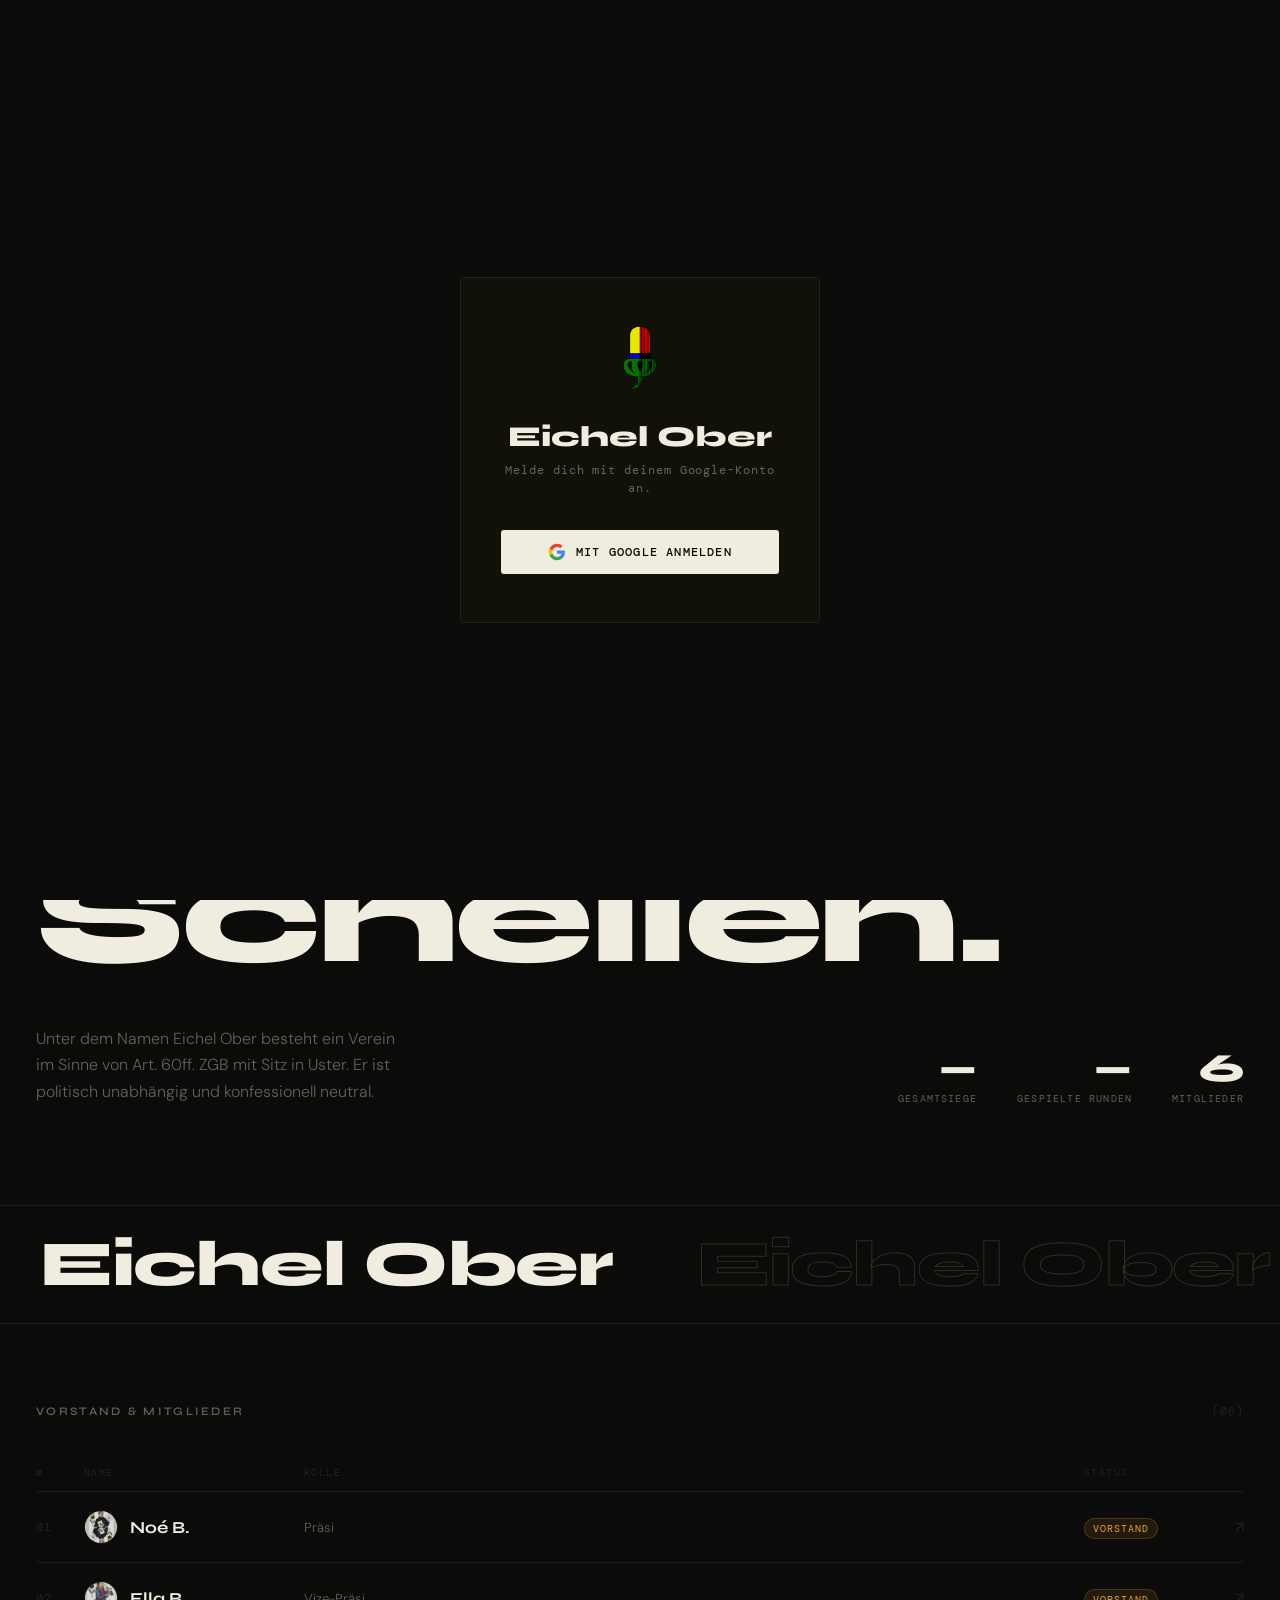
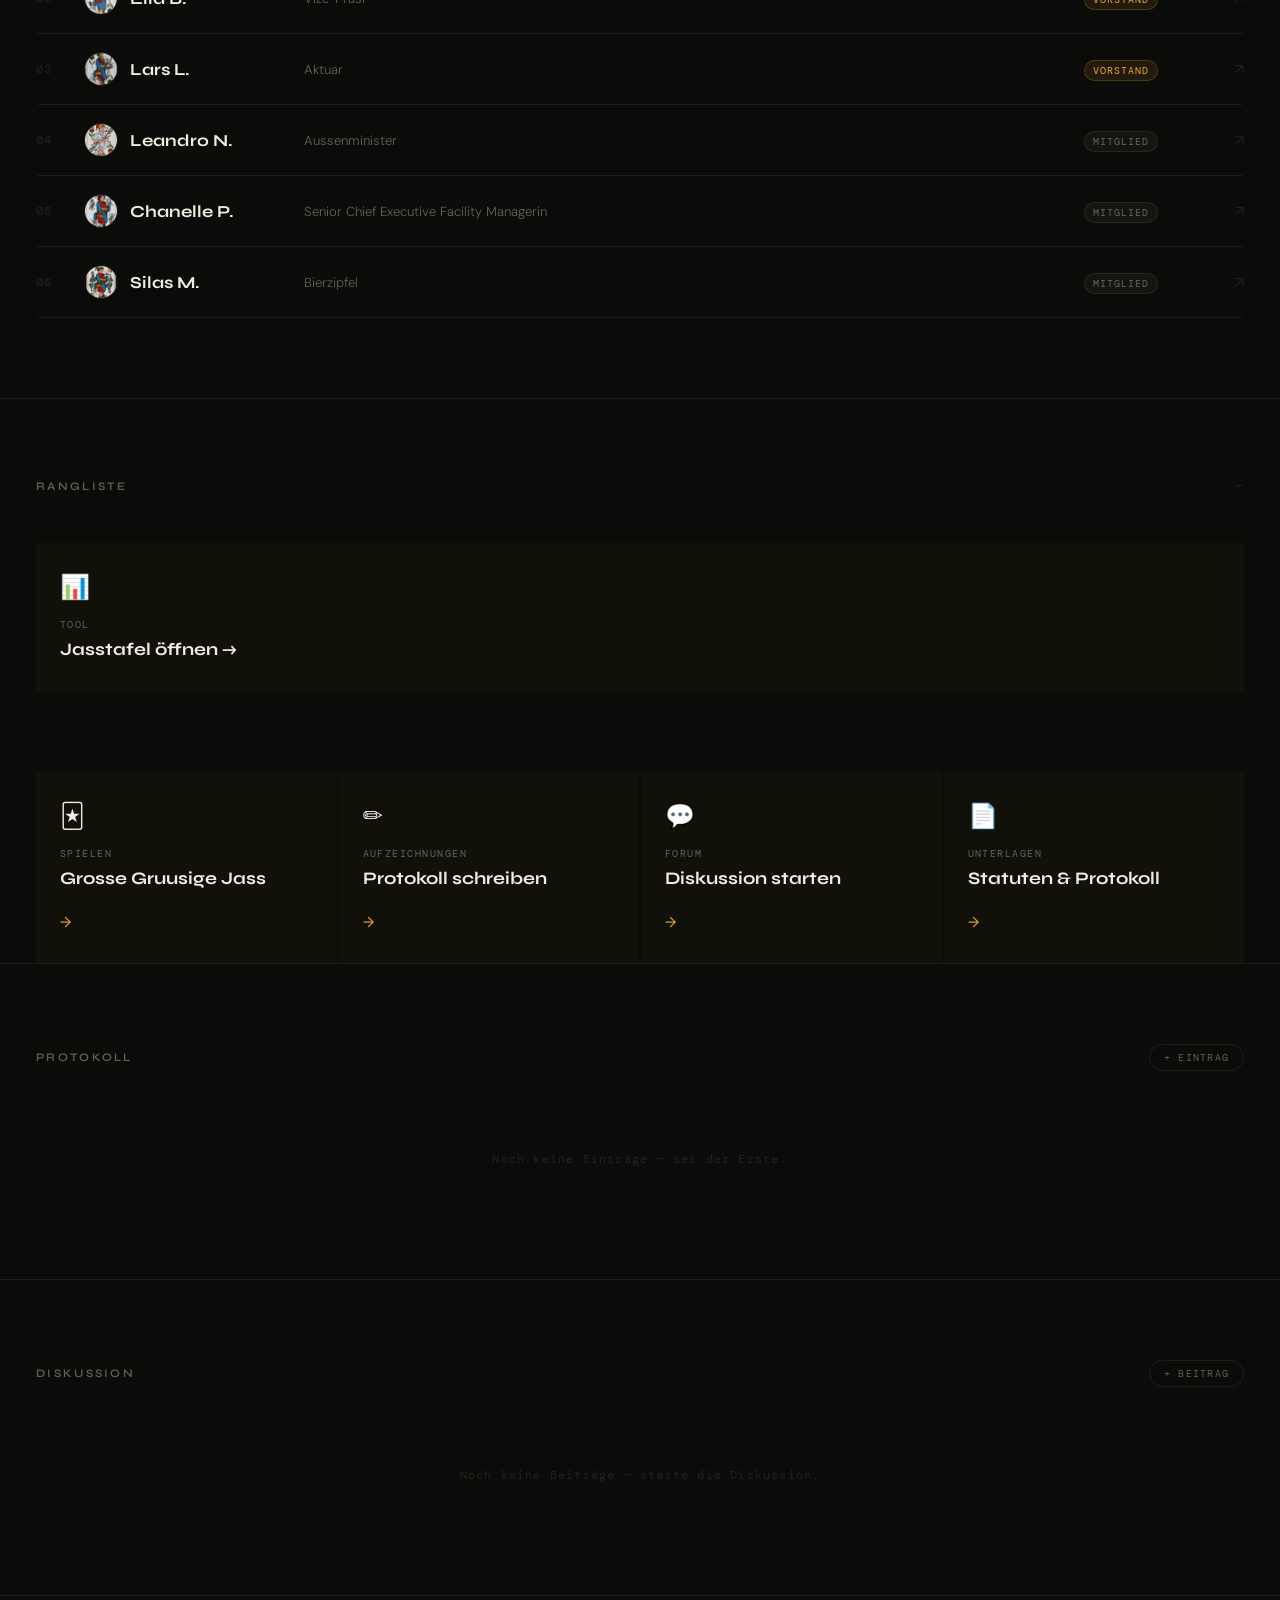
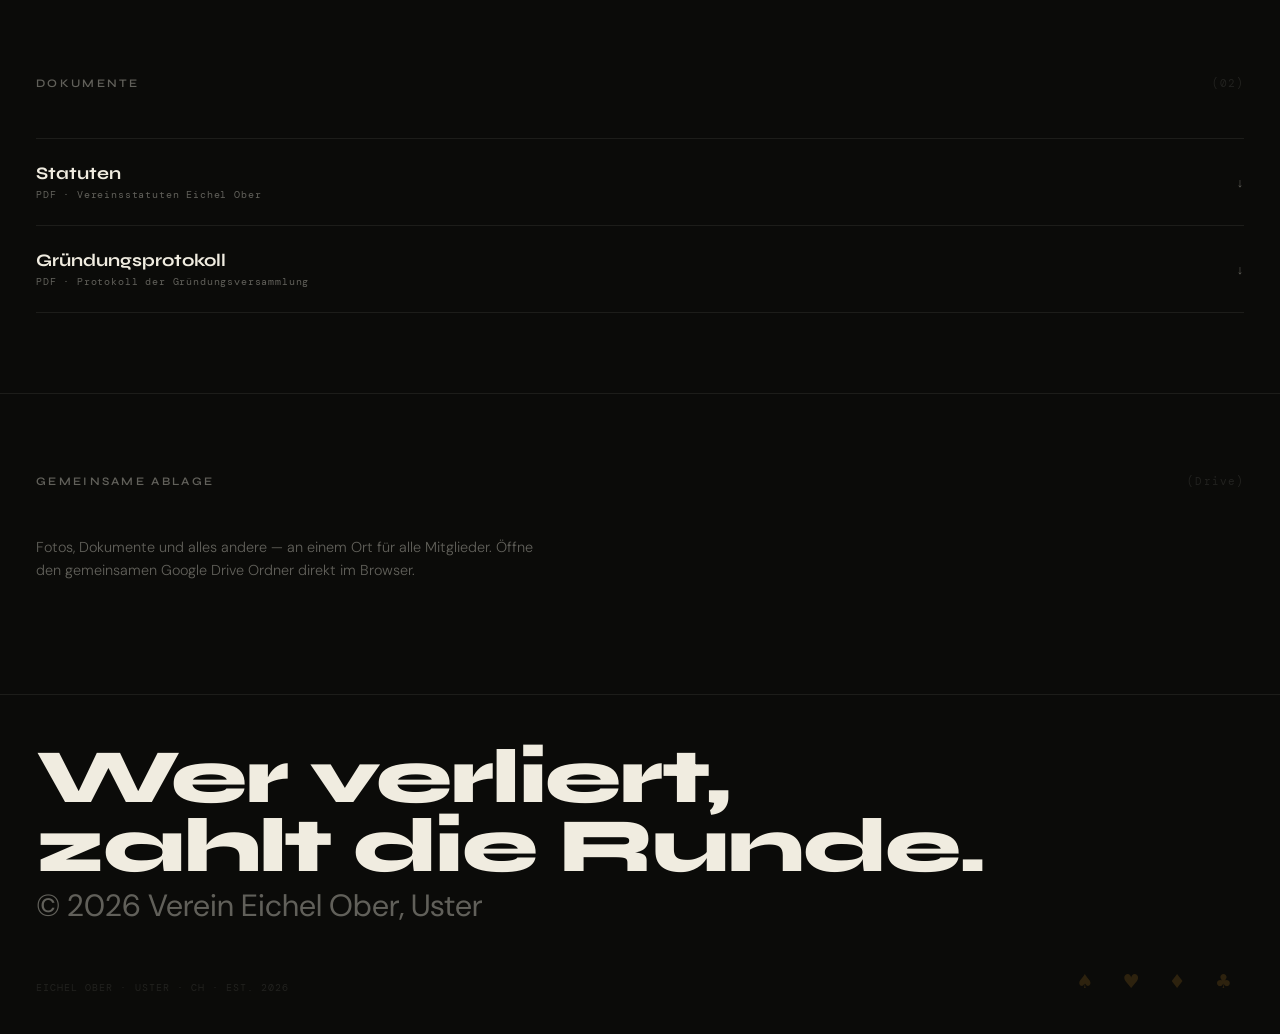
==== index.html @ a64b061e "Update index.html" ====
<!DOCTYPE html>
<html lang="de">
<head>
  <meta charset="UTF-8">
  <meta name="viewport" content="width=device-width, initial-scale=1.0">
  <title>Eichel Ober – Verein mit Sitz in Uster</title>
  <link rel="icon" type="image/png" href="Bay_eichel.svg.png">  <!-- or .ico -->
  <link rel="preconnect" href="https://fonts.googleapis.com">
  <link rel="preconnect" href="https://fonts.gstatic.com" crossorigin>
  <link href="https://fonts.googleapis.com/css2?family=Syne:wght@400;500;600;700;800&family=DM+Sans:ital,wght@0,300;0,400;0,500;1,300&family=DM+Mono:wght@400;500&display=swap" rel="stylesheet">
  <script src="https://www.gstatic.com/firebasejs/10.12.0/firebase-app-compat.js"></script>
  <script src="https://www.gstatic.com/firebasejs/10.12.0/firebase-auth-compat.js"></script>
  <script src="https://www.gstatic.com/firebasejs/10.12.0/firebase-database-compat.js"></script>
  <style>
    *, *::before, *::after { margin:0; padding:0; box-sizing:border-box; }

    :root {
      --bg:    #0b0b09;
      --bg2:   #111109;
      --bg3:   #161612;
      --ink:   #f0ece0;
      --muted: rgba(240,236,224,0.38);
      --faint: rgba(240,236,224,0.10);
      --gold:  #f0a830;
      --gold2: #c8841a;
      --line:  rgba(240,236,224,0.08);
      --serif: 'Syne', sans-serif;
      --sans:  'DM Sans', system-ui, sans-serif;
      --mono:  'DM Mono', monospace;
    }

    html { scroll-behavior: smooth; }
    body { font-family: var(--sans); background: var(--bg); color: var(--ink); overflow-x: hidden; }
    a { color: inherit; text-decoration: none; }

    /* ── PW OVERLAY ── */
    #pw-overlay {
      position: fixed; inset: 0;
      background: var(--bg);
      display: flex; align-items: center; justify-content: center;
      z-index: 9999;
    }
    #pw-box {
      background: var(--bg2);
      border: 1px solid var(--line);
      border-radius: 4px;
      padding: 48px 40px;
      text-align: center;
      width: 360px;
    }
    #pw-box img { height: 64px; border-radius: 6px; margin-bottom: 24px; opacity: 0.9; }
    #pw-box h2 {
      font-family: var(--serif); font-size: 1.8rem; font-weight: 800;
      color: var(--ink); margin-bottom: 8px;
    }
    #pw-box p {
      font-family: var(--mono); font-size: 0.72rem; color: var(--muted);
      letter-spacing: 0.08em; margin-bottom: 32px; line-height: 1.6;
    }
    #google-signin-btn {
      display: flex; align-items: center; justify-content: center; gap: 10px;
      width: 100%; padding: 13px;
      background: var(--ink); color: #0b0b09;
      border: none; border-radius: 3px;
      font-family: var(--mono); font-size: 0.75rem;
      font-weight: 500; letter-spacing: 0.1em; text-transform: uppercase;
      cursor: pointer; transition: background 0.2s;
    }
    #google-signin-btn:hover { background: var(--gold); }

    /* ── CALL OVERLAY ── */
    #call-overlay {
      position: fixed; inset: 0;
      background: linear-gradient(160deg, #1c1c1e 0%, #2c2c2e 100%);
      display: none; align-items: center; justify-content: center;
      z-index: 9998;
    }
    #call-overlay.visible { display: flex; animation: callFadeIn 0.4s ease; }
    @keyframes callFadeIn { from { opacity:0; transform:scale(1.04); } to { opacity:1; transform:scale(1); } }
    #call-box { text-align: center; padding: 40px 32px 48px; width: 320px; }
    #call-avatar-ring {
      width: 120px; height: 120px; border-radius: 50%;
      margin: 0 auto 24px; position: relative;
    }
    #call-avatar-ring::before, #call-avatar-ring::after {
      content: ''; position: absolute; inset: -10px; border-radius: 50%;
      border: 1.5px solid rgba(255,255,255,0.15);
      animation: ringPulse 2s ease-out infinite;
    }
    #call-avatar-ring::after { inset: -22px; animation-delay: 0.6s; }
    @keyframes ringPulse { 0% { opacity:0.6; transform:scale(1); } 100% { opacity:0; transform:scale(1.12); } }
    #call-avatar {
      width: 120px; height: 120px; border-radius: 50%;
      object-fit: cover; display: block;
      border: 3px solid rgba(255,255,255,0.2);
    }
    #call-name { font-family: var(--serif); font-size: 1.75rem; color: #fff; margin-bottom: 6px; }
    #call-status { font-size: 0.9rem; color: rgba(255,255,255,0.55); margin-bottom: 56px; }
    #call-buttons { display: flex; justify-content: center; gap: 56px; }
    .call-btn-wrap { display: flex; flex-direction: column; align-items: center; gap: 10px; }
    .call-btn {
      width: 68px; height: 68px; border-radius: 50%; border: none; cursor: pointer;
      display: flex; align-items: center; justify-content: center;
      transition: transform 0.15s, filter 0.15s;
    }
    .call-btn:hover { transform: scale(1.08); filter: brightness(1.15); }
    .call-btn.decline { background: #ff3b30; }
    .call-btn.accept  { background: #34c759; }
    .call-label { font-size: 0.78rem; color: rgba(255,255,255,0.7); }
    #call-overlay.accepting { animation: callFadeOut 0.5s ease forwards; }
    @keyframes callFadeOut { to { opacity:0; transform:scale(0.96); } }

    /* ── NAV ── */
    nav {
      position: fixed; top: 0; left: 0; right: 0; z-index: 100;
      display: grid; grid-template-columns: auto 1fr auto;
      align-items: center; padding: 18px 36px;
      border-bottom: 1px solid transparent;
      transition: border-color 0.3s, background 0.3s;
    }
    nav.scrolled {
      background: rgba(11,11,9,0.92);
      backdrop-filter: blur(16px);
      border-bottom-color: var(--line);
    }
    .nav-logo {
      display: flex; align-items: center; gap: 10px;
      font-family: var(--serif); font-weight: 800;
      font-size: 0.95rem; letter-spacing: 0.04em; text-transform: uppercase;
    }
    .nav-logo img { height: 26px; width: 26px; border-radius: 4px; object-fit: cover; opacity: 0.9; }
    .nav-status {
      justify-self: center;
      display: flex; align-items: center; gap: 7px;
      background: rgba(240,168,48,0.08);
      border: 1px solid rgba(240,168,48,0.2);
      border-radius: 100px; padding: 5px 14px 5px 10px;
      font-family: var(--mono); font-size: 0.68rem;
      color: var(--gold); letter-spacing: 0.08em;
    }
    .status-dot {
      width: 6px; height: 6px; border-radius: 50%;
      background: var(--gold); animation: dotPulse 2s ease infinite;
    }
    @keyframes dotPulse { 0%,100% { opacity:1; transform:scale(1); } 50% { opacity:0.4; transform:scale(0.8); } }
    .nav-right { display: flex; align-items: center; gap: 20px; }
    .nav-links { display: flex; gap: 20px; list-style: none; }
    .nav-links a {
      font-family: var(--sans); font-size: 0.8rem; font-weight: 400;
      color: var(--muted); transition: color 0.2s; letter-spacing: 0.02em;
    }
    .nav-links a:hover { color: var(--ink); }
    #clock { font-family: var(--mono); font-size: 0.72rem; color: var(--muted); letter-spacing: 0.05em; }
    #user-name-nav { font-family: var(--mono); font-size: 0.72rem; color: var(--muted); }
    #signout-btn {
      background: none; border: 1px solid var(--line);
      color: var(--muted); font-family: var(--mono); font-size: 0.7rem;
      padding: 5px 12px; border-radius: 4px; cursor: pointer; transition: all 0.2s;
      letter-spacing: 0.05em;
    }
    #signout-btn:hover { border-color: var(--muted); color: var(--ink); }

    /* ── TICKER ── */
    .ticker-wrap {
      overflow: hidden; white-space: nowrap;
      padding: 11px 0; border-bottom: 1px solid var(--line);
      background: var(--bg); margin-top: 62px;
    }
    .ticker-track { display: inline-block; animation: ticker 32s linear infinite; }
    .ticker-track:hover { animation-play-state: paused; }
    @keyframes ticker { from { transform:translateX(0); } to { transform:translateX(-50%); } }
    .ticker-item {
      display: inline-flex; align-items: center; gap: 20px;
      font-family: var(--mono); font-size: 0.7rem;
      color: var(--muted); letter-spacing: 0.12em;
      text-transform: uppercase; padding: 0 32px;
    }
    .ticker-sep { color: var(--gold); font-size: 1rem; }

    /* ── HERO ── */
    .hero {
      padding: 80px 36px 100px; min-height: 80vh;
      display: flex; flex-direction: column; justify-content: flex-end;
    }
    .hero-eyebrow {
      font-family: var(--mono); font-size: 0.72rem; color: var(--muted);
      letter-spacing: 0.15em; text-transform: uppercase;
      margin-bottom: 32px; display: flex; align-items: center; gap: 16px;
    }
    .hero-eyebrow::after { content:''; display:block; height:1px; width:64px; background:var(--muted); opacity:0.4; }
    .hero-headline {
      font-family: var(--serif); font-weight: 800;
      font-size: clamp(4rem, 11vw, 9.5rem);
      line-height: 0.88; letter-spacing: -0.03em;
      color: var(--ink); margin-bottom: 48px; max-width: 900px;
    }
    .hl-gold { color: var(--gold); }
    .hero-meta { display: flex; align-items: flex-end; justify-content: space-between; gap: 40px; }
    .hero-desc {
      font-family: var(--sans); font-size: 1rem; line-height: 1.65;
      color: var(--muted); font-weight: 300; max-width: 380px;
    }
    .hero-stats { display: flex; gap: 40px; flex-shrink: 0; }
    .hero-stat { text-align: right; }
    .hero-stat-num { font-family: var(--serif); font-size: 2.5rem; font-weight: 800; color: var(--ink); line-height: 1; }
    .hero-stat-label { font-family: var(--mono); font-size: 0.62rem; color: var(--muted); letter-spacing: 0.12em; text-transform: uppercase; margin-top: 4px; }

    /* ── MARQUEE ── */
    .marquee-wrap { overflow: hidden; border-top: 1px solid var(--line); padding: 20px 0; }
    .marquee-track { display: inline-block; white-space: nowrap; animation: ticker 22s linear infinite; }
    .marquee-text {
      display: inline; font-family: var(--serif);
      font-size: clamp(2.5rem, 5vw, 4.5rem); font-weight: 800;
      letter-spacing: -0.02em; color: transparent;
      -webkit-text-stroke: 1px rgba(240,236,224,0.15); padding: 0 40px;
    }
    .marquee-text.filled { color: var(--ink); -webkit-text-stroke: 0; }

    /* ── SECTION ── */
    .sec { padding: 80px 36px; border-top: 1px solid var(--line); }
    .sec-header { display: flex; align-items: baseline; justify-content: space-between; margin-bottom: 48px; }
    .sec-title {
      font-family: var(--serif); font-size: 0.72rem; font-weight: 600;
      letter-spacing: 0.2em; text-transform: uppercase; color: var(--muted);
    }
    .sec-count { font-family: var(--mono); font-size: 0.68rem; color: var(--faint); letter-spacing: 0.1em; }

    /* ── MEMBER TABLE ── */
    .member-row-header {
      display: grid; grid-template-columns: 48px 220px 1fr 120px 40px;
      padding: 0 0 12px; border-bottom: 1px solid var(--line);
    }
    .mrh-col { font-family: var(--mono); font-size: 0.62rem; color: var(--faint); letter-spacing: 0.15em; text-transform: uppercase; }
    .member-row {
      display: grid; grid-template-columns: 48px 220px 1fr 120px 40px;
      align-items: center; padding: 18px 0;
      border-bottom: 1px solid var(--line); cursor: default;
      transition: background 0.15s, padding 0.15s; border-radius: 4px;
    }
    .member-row:hover { background: rgba(240,236,224,0.03); padding-left: 12px; padding-right: 12px; margin: 0 -12px; }
    .mr-num { font-family: var(--mono); font-size: 0.72rem; color: var(--faint); letter-spacing: 0.08em; }
    .mr-name { font-family: var(--serif); font-weight: 700; font-size: 1.05rem; color: var(--ink); display: flex; align-items: center; gap: 12px; }
    .mr-avatar { width: 34px; height: 34px; border-radius: 50%; object-fit: cover; opacity: 0.85; filter: grayscale(15%); border: 1px solid var(--line); }
    .mr-role { font-family: var(--sans); font-size: 0.82rem; color: var(--muted); font-weight: 300; }
    .mr-badge {
      display: inline-block;
      background: rgba(240,168,48,0.1); border: 1px solid rgba(240,168,48,0.2);
      color: var(--gold); font-family: var(--mono); font-size: 0.6rem;
      letter-spacing: 0.1em; text-transform: uppercase; padding: 3px 8px; border-radius: 100px;
    }
    .mr-badge.normal { background: rgba(240,236,224,0.04); border-color: var(--line); color: var(--muted); }
    .mr-arrow { text-align: right; color: var(--faint); font-size: 0.9rem; transition: color 0.2s, transform 0.2s; }
    .member-row:hover .mr-arrow { color: var(--gold); transform: translate(3px,-3px); }

    /* ── LEADERBOARD ── */
    .lb-big { display: grid; grid-template-columns: 1fr 1fr; gap: 2px; }
    .lb-card { background: var(--bg2); padding: 32px; position: relative; overflow: hidden; transition: background 0.25s; cursor: default; }
    .lb-card:hover { background: var(--bg3); }
    .lb-card.gold-bg { background: rgba(240,168,48,0.07); }
    .lb-card.gold-bg:hover { background: rgba(240,168,48,0.11); }
    .lbc-rank { font-family: var(--mono); font-size: 0.68rem; color: var(--muted); letter-spacing: 0.12em; margin-bottom: 20px; }
    .lbc-rank.is-first { color: var(--gold); }
    .lbc-name { font-family: var(--serif); font-size: 1.8rem; font-weight: 800; line-height: 1; color: var(--ink); margin-bottom: 6px; }
    .lbc-role { font-family: var(--sans); font-size: 0.78rem; color: var(--muted); font-weight: 300; margin-bottom: 28px; }
    .lbc-stats { display: flex; gap: 28px; }
    .lbc-stat-n { font-family: var(--serif); font-size: 2rem; font-weight: 800; color: var(--gold); line-height: 1; }
    .lbc-stat-l { font-family: var(--mono); font-size: 0.6rem; color: var(--muted); letter-spacing: 0.1em; text-transform: uppercase; margin-top: 3px; }
    .lbc-trophy { position: absolute; right: 24px; top: 20px; font-size: 2rem; opacity: 0.5; }
    .lb-actions { margin-top: 2px; display: flex; gap: 2px; }

    /* ── QUICK ACTIONS ── */
    .actions-row { display: grid; grid-template-columns: repeat(4, 1fr); gap: 2px; }
    .action-tile {
      background: var(--bg2); padding: 28px 24px 32px;
      text-decoration: none; display: block;
      transition: background 0.2s; cursor: pointer;
      border: none; color: var(--ink); text-align: left;
      font-family: var(--sans); width: 100%;
    }
    .action-tile:hover { background: var(--bg3); }
    .at-icon { font-size: 1.5rem; margin-bottom: 16px; display: block; }
    .at-label { font-family: var(--mono); font-size: 0.62rem; letter-spacing: 0.15em; text-transform: uppercase; color: var(--muted); margin-bottom: 8px; display: block; }
    .at-title { font-family: var(--serif); font-size: 1.1rem; font-weight: 700; color: var(--ink); display: block; }
    .at-arrow { display: block; margin-top: 24px; color: var(--gold); font-size: 0.9rem; }

    /* ── FEED (Protokoll + Diskussion) ── */
    .feed { display: flex; flex-direction: column; }
    .feed-item {
      display: grid; grid-template-columns: 80px 1fr auto;
      gap: 24px; align-items: start;
      padding: 20px 0; border-bottom: 1px solid var(--line);
    }
    .feed-date { font-family: var(--mono); font-size: 0.65rem; color: var(--faint); letter-spacing: 0.08em; padding-top: 3px; }
    .feed-body { font-family: var(--sans); font-size: 0.9rem; color: var(--muted); font-weight: 300; line-height: 1.5; }
    .feed-author { font-weight: 500; color: var(--ink); }
    .feed-tag {
      font-family: var(--mono); font-size: 0.6rem; color: var(--muted);
      border: 1px solid var(--line); padding: 3px 8px; border-radius: 100px;
      letter-spacing: 0.08em; white-space: nowrap;
    }
    .feed-empty {
      font-family: var(--mono); font-size: 0.75rem; color: var(--faint);
      letter-spacing: 0.1em; padding: 32px 0; text-align: center;
    }
    .sec-btn {
      background: none; border: 1px solid var(--line); color: var(--muted);
      font-family: var(--mono); font-size: 0.65rem; letter-spacing: 0.12em;
      text-transform: uppercase; padding: 6px 14px; border-radius: 100px;
      cursor: pointer; transition: all 0.2s;
    }
    .sec-btn:hover { border-color: var(--gold); color: var(--gold); }

    /* ── DISKUSSION REPLIES ── */
    .disk-replies { margin-top: 12px; padding-top: 12px; border-top: 1px solid var(--line); }
    .disk-comment { display: flex; gap: 10px; align-items: flex-start; margin-bottom: 10px; }
    .disk-comment-dot { width: 5px; height: 5px; border-radius: 50%; background: var(--gold); margin-top: 7px; flex-shrink: 0; opacity: 0.5; }
    .disk-comment-content { flex: 1; }
    .disk-comment-author { font-weight: 500; color: var(--ink); font-size: 0.85rem; }
    .disk-comment-date { font-family: var(--mono); font-size: 0.65rem; color: var(--faint); margin-left: 6px; }
    .disk-comment-text { font-size: 0.85rem; color: var(--muted); margin-top: 2px; white-space: pre-wrap; }
    .disk-reply-btn {
      background: none; border: 1px solid var(--line); color: var(--muted);
      font-family: var(--mono); font-size: 0.62rem; letter-spacing: 0.1em;
      text-transform: uppercase; padding: 5px 12px; border-radius: 100px;
      cursor: pointer; transition: all 0.2s; margin-top: 6px;
    }
    .disk-reply-btn:hover { border-color: var(--gold); color: var(--gold); }
    .disk-comment-form { display: none; flex-direction: column; gap: 8px; margin-top: 10px; }
    .disk-comment-form.open { display: flex; }
    .disk-form-input {
      background: transparent; border: none; border-bottom: 1px solid var(--line);
      color: var(--ink); font-family: var(--sans); font-size: 0.88rem;
      padding: 8px 0; outline: none; transition: border-color 0.2s; width: 100%;
    }
    .disk-form-input::placeholder { color: var(--muted); }
    .disk-form-input:focus { border-bottom-color: var(--gold); }
    textarea.disk-form-input { height: 56px; resize: vertical; }
    .disk-form-actions { display: flex; gap: 8px; justify-content: flex-end; margin-top: 4px; }
    .disk-actions { display: flex; gap: 6px; align-items: center; margin-top: 8px; flex-wrap: wrap; }
    .disk-react-btn {
      background: none; border: 1px solid var(--line); color: var(--muted);
      font-family: var(--mono); font-size: 0.62rem; letter-spacing: 0.08em;
      padding: 4px 10px; border-radius: 100px; cursor: pointer; transition: all 0.2s;
      display: inline-flex; align-items: center; gap: 5px;
    }
    .disk-react-btn:hover { border-color: var(--gold); color: var(--gold); }
    .disk-react-btn.active-like { border-color: #4caf6e; color: #4caf6e; background: rgba(76,175,110,0.06); }
    .disk-react-btn.active-dislike { border-color: #e05a4e; color: #e05a4e; background: rgba(224,90,78,0.06); }
    .disk-edit-btn {
      background: none; border: none; color: rgba(240,236,224,0.22); font-size: 0.72rem;
      cursor: pointer; padding: 2px 6px; border-radius: 4px; transition: color 0.2s;
      font-family: var(--mono); letter-spacing: 0.06em;
    }
    .disk-edit-btn:hover { color: var(--gold); }
    .disk-edit-form { display: none; flex-direction: column; gap: 8px; margin-top: 8px; }
    .disk-edit-form.open { display: flex; }

    /* ── ADMIN DELETE ── */
    .admin-del {
      background: none; border: none; color: rgba(240,236,224,0.18);
      font-size: 0.68rem; cursor: pointer; padding: 1px 5px; border-radius: 3px;
      transition: color 0.2s, background 0.2s; font-family: var(--mono);
      letter-spacing: 0.05em; margin-left: 6px; vertical-align: middle;
    }
    .admin-del:hover { color: #ff6b6b; background: rgba(255,107,107,0.1); }

    /* ── DOKUMENTE ── */
    .doc-row {
      display: grid; grid-template-columns: 1fr auto;
      align-items: center; padding: 24px 0;
      border-bottom: 1px solid var(--line); gap: 24px;
      cursor: pointer; transition: padding 0.2s;
    }
    .doc-row:first-child { border-top: 1px solid var(--line); }
    .doc-row:hover { padding-left: 12px; }
    .dr-name { font-family: var(--serif); font-size: 1.1rem; font-weight: 700; color: var(--ink); margin-bottom: 4px; }
    .dr-meta { font-family: var(--mono); font-size: 0.65rem; color: var(--muted); letter-spacing: 0.08em; }
    .dr-arrow { font-family: var(--mono); font-size: 0.8rem; color: var(--muted); transition: color 0.2s, transform 0.2s; flex-shrink: 0; }
    .doc-row:hover .dr-arrow { color: var(--gold); transform: rotate(90deg); }
    .doc-body-wrap { display: none; }
    .doc-body-wrap.open { display: block; }
    .doc-body-wrap iframe { width: 100%; height: 540px; border: none; display: block; background: var(--bg2); }
    .doc-dl {
      display: inline-block; margin: 12px 0;
      font-family: var(--mono); font-size: 0.65rem; color: var(--muted);
      letter-spacing: 0.1em; text-transform: uppercase;
      border: 1px solid var(--line); padding: 8px 16px; border-radius: 100px;
      transition: all 0.2s;
    }
    .doc-dl:hover { color: var(--gold); border-color: var(--gold); }

    /* ── FOOTER ── */
    footer { border-top: 1px solid var(--line); padding: 48px 36px 40px; }
    .footer-big {
      font-family: var(--serif); font-size: clamp(2rem, 6vw, 5rem);
      font-weight: 800; line-height: 0.9; letter-spacing: -0.02em;
      color: var(--ink); margin-bottom: 48px;
    }
    .footer-big .fb-sub {
      font-size: 0.4em; font-weight: 400; color: var(--muted);
      display: block; margin-top: 12px; font-family: var(--sans); letter-spacing: 0;
    }
    .footer-meta { display: flex; justify-content: space-between; align-items: flex-end; }
    .footer-copy { font-family: var(--mono); font-size: 0.65rem; color: var(--faint); letter-spacing: 0.1em; }
    .footer-suits { font-size: 1.2rem; letter-spacing: 12px; color: rgba(240,168,48,0.15); }

    /* ── MODALS ── */
    .modal {
      display: none; position: fixed; inset: 0;
      background: rgba(11,11,9,0.88); z-index: 2000;
      align-items: center; justify-content: center;
      backdrop-filter: blur(8px);
    }
    .modal.open { display: flex; }
    .modal-box {
      background: var(--bg2); border: 1px solid var(--line);
      max-width: 480px; width: 94vw; padding: 44px; border-radius: 4px;
    }
    .modal-title { font-family: var(--serif); font-size: 1.6rem; font-weight: 800; color: var(--ink); margin-bottom: 32px; }
    .modal-input {
      width: 100%; background: transparent; border: none;
      border-bottom: 1px solid var(--line); color: var(--ink);
      font-family: var(--sans); font-size: 0.95rem;
      padding: 10px 0; outline: none; margin-bottom: 20px;
      transition: border-color 0.2s; display: block;
    }
    .modal-input::placeholder { color: var(--muted); }
    .modal-input:focus { border-bottom-color: var(--gold); }
    textarea.modal-input { height: 90px; resize: vertical; }
    .modal-actions { display: flex; gap: 12px; justify-content: flex-end; margin-top: 8px; }
    .btn-g {
      background: var(--gold); color: var(--bg);
      font-family: var(--mono); font-size: 0.72rem; font-weight: 500;
      letter-spacing: 0.1em; text-transform: uppercase;
      padding: 11px 24px; border: none; border-radius: 3px;
      cursor: pointer; transition: background 0.2s;
    }
    .btn-g:hover { background: var(--gold2); }
    .btn-ghost {
      background: transparent; color: var(--muted);
      font-family: var(--mono); font-size: 0.72rem;
      letter-spacing: 0.1em; text-transform: uppercase;
      padding: 11px 20px; border: 1px solid var(--line); border-radius: 3px;
      cursor: pointer; transition: all 0.2s;
    }
    .btn-ghost:hover { border-color: var(--muted); color: var(--ink); }

    /* ── MEMBER PROFILE MODAL ── */
    #member-modal {
      display: none; position: fixed; inset: 0;
      background: rgba(11,11,9,0.92); z-index: 3000;
      align-items: center; justify-content: center;
      backdrop-filter: blur(14px);
    }
    #member-modal.open { display: flex; animation: modalIn 0.3s ease; }
    @keyframes modalIn { from { opacity:0; transform:scale(0.97); } to { opacity:1; transform:scale(1); } }
    #member-card {
      background: var(--bg2); border: 1px solid var(--line);
      max-width: 440px; width: 94vw; border-radius: 4px; overflow: hidden;
      position: relative; max-height: 90vh; overflow-y: auto;
    }
    .mc-photo {
      width: 100%; height: 300px; object-fit: cover; object-position: top center; display: block;
      filter: grayscale(10%); transition: filter 0.3s;
    }
    .mc-close {
      position: absolute; top: 14px; right: 14px;
      background: rgba(11,11,9,0.7); border: 1px solid var(--line);
      color: var(--muted); font-family: var(--mono); font-size: 0.75rem;
      width: 32px; height: 32px; border-radius: 50%;
      cursor: pointer; display: flex; align-items: center; justify-content: center;
      transition: all 0.2s; backdrop-filter: blur(4px);
    }
    .mc-close:hover { color: var(--ink); border-color: var(--muted); }
    .mc-body { padding: 28px 32px 32px; }
    .mc-top { display: flex; align-items: center; gap: 12px; margin-bottom: 6px; }
    .mc-name { font-family: var(--serif); font-size: 1.8rem; font-weight: 800; color: var(--ink); }
    .mc-role { font-family: var(--mono); font-size: 0.68rem; color: var(--muted); letter-spacing: 0.1em; text-transform: uppercase; margin-bottom: 20px; }
    .mc-bio { list-style: none; display: flex; flex-direction: column; gap: 10px; }
    .mc-bio li {
      font-family: var(--sans); font-size: 0.88rem; color: var(--muted); font-weight: 300;
      line-height: 1.5; display: flex; gap: 10px; align-items: flex-start;
    }
    .mc-bio li::before {
      content: '→'; color: var(--gold); font-family: var(--mono);
      font-size: 0.75rem; flex-shrink: 0; margin-top: 2px;
    }

    /* ── SCROLL REVEAL ── */
    .reveal { opacity:0; transform:translateY(20px); transition: opacity 0.7s ease, transform 0.7s ease; }
    .reveal.visible { opacity:1; transform:translateY(0); }
    .reveal-delay-1 { transition-delay: 0.08s; }
    .reveal-delay-2 { transition-delay: 0.16s; }

    /* ── RESPONSIVE ── */
    @media (max-width: 768px) {
      /* Nav */
      nav { grid-template-columns: auto auto; padding: 14px 20px; }
      .nav-status { display: none; }
      .nav-links { display: none; }
      #clock { display: none; }
      #user-name-nav { display: none; }

      /* Ticker */
      .ticker-wrap { margin-top: 54px; }

      /* Hero */
      .hero { padding: 48px 20px 64px; min-height: 70vh; }
      .hero-eyebrow { margin-bottom: 24px; }
      .hero-eyebrow::after { display: none; }
      .hero-headline { margin-bottom: 36px; }
      .hero-meta { flex-direction: column; align-items: flex-start; gap: 28px; }
      .hero-stats { gap: 28px; }

      /* Sections */
      .sec { padding: 48px 20px; }
      .sec-header { margin-bottom: 32px; }

      /* Member table — 3 columns: # | name+avatar | arrow */
      .member-row-header { grid-template-columns: 36px 1fr 36px; }
      .member-row        { grid-template-columns: 36px 1fr 36px; padding: 14px 0; }
      .mr-role { display: none; }
      /* hide badge column (4th child) */
      .member-row > div:nth-child(4),
      .member-row-header > div:nth-child(4) { display: none; }

      /* Leaderboard */
      .lb-big { grid-template-columns: 1fr; }
      .lb-card { padding: 24px 20px; }
      .lbc-name { font-size: 1.4rem; }
      .lb-actions { flex-direction: column; }

      /* Actions */
      .actions-row { grid-template-columns: 1fr 1fr; }
      .action-tile { padding: 22px 18px 24px; }

      /* Feed */
      .feed-item { grid-template-columns: 64px 1fr; gap: 14px; }
      .feed-tag { display: none; }
      .disk-replies { margin-top: 10px; padding-top: 10px; }

      /* Member profile modal */
      .mc-photo { height: 220px; }
      .mc-body { padding: 20px 22px 24px; }
      .mc-name { font-size: 1.5rem; }

      /* Modals */
      .modal-box { padding: 32px 24px; }
      .modal-title { font-size: 1.3rem; margin-bottom: 24px; }

      /* Dokumente */
      .doc-row { padding: 18px 0; }
      .doc-body-wrap iframe { height: 380px; }

      /* Footer */
      footer { padding: 40px 20px; }
      .footer-suits { display: none; }
      .footer-big { font-size: clamp(1.6rem, 7vw, 3rem); margin-bottom: 32px; }
    }

    @media (max-width: 420px) {
      /* Hero */
      .hero-headline { font-size: clamp(2.8rem, 13vw, 4.5rem); line-height: 0.9; }
      .hero-stats { flex-direction: column; gap: 12px; }
      .hero-stat { text-align: left; }
      .hero-stat-num { font-size: 2rem; }

      /* Actions — single column */
      .actions-row { grid-template-columns: 1fr; }

      /* Member table — 2 columns only: name | arrow */
      .member-row-header { grid-template-columns: 1fr 36px; }
      .member-row        { grid-template-columns: 1fr 36px; }
      .member-row > div:nth-child(1),
      .member-row-header > div:nth-child(1) { display: none; }

      /* Feed — stack vertically */
      .feed-item { grid-template-columns: 1fr; gap: 4px; }
      .feed-date { font-size: 0.6rem; }

      /* Profile modal */
      .mc-photo { height: 180px; }
      .mc-body { padding: 16px 18px 20px; }
      .mc-name { font-size: 1.25rem; }
      .mc-bio li { font-size: 0.82rem; }
      #member-card { width: 100vw; border-radius: 0; max-height: 100vh; }
      #member-modal { align-items: flex-end; }
    }

    /* ── MOBILE NAV ── */
    #mob-nav-toggle {
      display: none;
      position: fixed; bottom: 20px; left: 50%; transform: translateX(-50%);
      background: rgba(17,17,9,0.80);
      border: 1px solid rgba(240,236,224,0.10);
      border-radius: 100px;
      padding: 9px 20px 9px 16px;
      z-index: 800;
      cursor: pointer;
      font-family: var(--mono); font-size: 0.68rem; letter-spacing: 0.14em; text-transform: uppercase;
      color: rgba(240,236,224,0.35);
      backdrop-filter: blur(16px);
      -webkit-backdrop-filter: blur(16px);
      transition: color 0.2s, border-color 0.2s;
      align-items: center; gap: 9px;
      white-space: nowrap;
    }
    #mob-nav-toggle:hover { color: var(--muted); border-color: rgba(240,236,224,0.18); }
    #mob-nav-toggle svg { flex-shrink: 0; opacity: 0.6; }

    #mob-nav-overlay {
      display: none; position: fixed; inset: 0; z-index: 798;
    }
    #mob-nav-overlay.open { display: block; }

    #mob-nav-sheet {
      display: none;
      position: fixed; bottom: 0; left: 0; right: 0;
      background: rgba(11,11,9,0.97);
      border-top: 1px solid var(--line);
      border-radius: 16px 16px 0 0;
      padding: 16px 28px 40px;
      z-index: 799;
      backdrop-filter: blur(24px);
      -webkit-backdrop-filter: blur(24px);
      flex-direction: column;
    }
    #mob-nav-sheet.open {
      display: flex;
      animation: sheetUp 0.22s cubic-bezier(0.25,0.46,0.45,0.94);
    }
    @keyframes sheetUp {
      from { transform: translateY(100%); opacity: 0; }
      to   { transform: translateY(0);    opacity: 1; }
    }
    .mob-nav-handle {
      width: 32px; height: 3px;
      background: var(--line);
      border-radius: 2px;
      margin: 0 auto 20px;
      flex-shrink: 0;
    }
    .mob-nav-link {
      font-family: var(--serif); font-size: 1.05rem; font-weight: 800;
      color: var(--muted);
      padding: 13px 0;
      border-bottom: 1px solid var(--line);
      display: block; text-decoration: none;
      transition: color 0.15s;
      letter-spacing: -0.01em;
    }
    .mob-nav-link:last-child { border-bottom: none; }
    .mob-nav-link:active { color: var(--gold); }

    @media (max-width: 768px) {
      #mob-nav-toggle { display: flex; }
    }
  </style>
</head>
<body>

  <!-- ── Passwortschutz ── -->
  <div id="pw-overlay">
    <div id="pw-box">
      <img src="Bay_eichel.svg.png" alt="Eichel Ober">
      <h2>Eichel Ober</h2>
      <p>Melde dich mit deinem Google-Konto an.</p>
      <button id="google-signin-btn" onclick="signInWithGoogle()">
        <svg viewBox="0 0 24 24" width="18" height="18" xmlns="http://www.w3.org/2000/svg">
          <path d="M22.56 12.25c0-.78-.07-1.53-.2-2.25H12v4.26h5.92c-.26 1.37-1.04 2.53-2.21 3.31v2.77h3.57c2.08-1.92 3.28-4.74 3.28-8.09z" fill="#4285F4"/>
          <path d="M12 23c2.97 0 5.46-.98 7.28-2.66l-3.57-2.77c-.98.66-2.23 1.06-3.71 1.06-2.86 0-5.29-1.93-6.16-4.53H2.18v2.84C3.99 20.53 7.7 23 12 23z" fill="#34A853"/>
          <path d="M5.84 14.09c-.22-.66-.35-1.36-.35-2.09s.13-1.43.35-2.09V7.07H2.18C1.43 8.55 1 10.22 1 12s.43 3.45 1.18 4.93l3.66-2.84z" fill="#FBBC05"/>
          <path d="M12 5.38c1.62 0 3.06.56 4.21 1.64l3.15-3.15C17.45 2.09 14.97 1 12 1 7.7 1 3.99 3.47 2.18 7.07l3.66 2.84c.87-2.6 3.3-4.53 6.16-4.53z" fill="#EA4335"/>
        </svg>
        Mit Google anmelden
      </button>
    </div>
  </div>

  <!-- ── Anruf-Screen ── -->
  <div id="call-overlay">
    <div id="call-box">
      <div id="call-avatar-ring">
        <img src="e_ober_2.jpg" alt="Eichel Ober" id="call-avatar">
      </div>
      <div id="call-name">Eichel Ober</div>
      <div id="call-status">Incoming Call…</div>
      <div id="call-buttons">
        <div class="call-btn-wrap">
          <button class="call-btn decline" onclick="declineCall()">
            <svg viewBox="0 0 24 24" fill="white" width="28" height="28">
              <path d="M6.6 10.8c1.4 2.8 3.8 5.1 6.6 6.6l2.2-2.2c.3-.3.7-.4 1-.2 1.1.4 2.3.6 3.6.6.6 0 1 .4 1 1V20c0 .6-.4 1-1 1C10.6 21 3 13.4 3 4c0-.6.4-1 1-1h3.5c.6 0 1 .4 1 1 0 1.3.2 2.5.6 3.6.1.3 0 .7-.2 1L6.6 10.8z" transform="rotate(135 12 12)"/>
            </svg>
          </button>
          <span class="call-label">Ablehnen</span>
        </div>
        <div class="call-btn-wrap">
          <button class="call-btn accept" onclick="acceptCall()">
            <svg viewBox="0 0 24 24" fill="white" width="28" height="28">
              <path d="M6.6 10.8c1.4 2.8 3.8 5.1 6.6 6.6l2.2-2.2c.3-.3.7-.4 1-.2 1.1.4 2.3.6 3.6.6.6 0 1 .4 1 1V20c0 .6-.4 1-1 1C10.6 21 3 13.4 3 4c0-.6.4-1 1-1h3.5c.6 0 1 .4 1 1 0 1.3.2 2.5.6 3.6.1.3 0 .7-.2 1L6.6 10.8z"/>
            </svg>
          </button>
          <span class="call-label">Annehmen</span>
        </div>
      </div>
    </div>
  </div>

  <script>
    var firebaseConfig = {
      apiKey: "AIzaSyAT95KlfXEiKAtRQ1PtMqctBOU-c5MW73A",
      authDomain: "website-eichle-ober-bf1e5.firebaseapp.com",
      databaseURL: "https://website-eichle-ober-bf1e5-default-rtdb.europe-west1.firebasedatabase.app",
      projectId: "website-eichle-ober-bf1e5",
      storageBucket: "website-eichle-ober-bf1e5.firebasestorage.app",
      messagingSenderId: "405255994774",
      appId: "1:405255994774:web:5c590b8dd16ce9ebfd31b7"
    };
    firebase.initializeApp(firebaseConfig);
    var auth = firebase.auth();
    var db   = firebase.database();

    var ERLAUBTE_EMAILS = [
      'eichleober@gmail.com',
      'ella.baettig@gmail.com',
      'noe.bertallo@icloud.com',
      'lars.lumer@icloud.com',
      'cpfenninger@outlook.com',
      'le.nievergelt@gmail.com',
      'silas.mueller4@gmail.com'
    ];

    var ADMINS = ['le.nievergelt@gmail.com', 'eichleober@gmail.com'];
    var isAdmin = false;
    var currentUser = null;

    (function() {
      if (sessionStorage.getItem('eo_uid')) {
        document.getElementById('pw-overlay').style.display = 'none';
      }
    })();

    auth.onAuthStateChanged(function(user) {
      if (!user) {
        currentUser = null;
        sessionStorage.removeItem('eo_uid');
        sessionStorage.removeItem('eo_called');
        document.getElementById('pw-overlay').style.display = 'flex';
        document.getElementById('signout-btn').style.display = 'none';
        document.getElementById('user-name-nav').textContent = '';
      } else {
        if (ERLAUBTE_EMAILS.indexOf(user.email.toLowerCase()) === -1) {
          auth.signOut();
          document.getElementById('pw-overlay').style.display = 'flex';
          document.querySelector('#pw-box p').innerHTML =
            'Kein Zugang für <b>' + user.email + '</b>.';
          return;
        }
        currentUser = user;
        isAdmin = ADMINS.indexOf(user.email.toLowerCase()) !== -1;
        sessionStorage.setItem('eo_uid', user.uid);
        document.getElementById('pw-overlay').style.display = 'none';
        document.getElementById('user-name-nav').textContent = (user.displayName || user.email).split(' ')[0];
        document.getElementById('signout-btn').style.display = '';
        if (!sessionStorage.getItem('eo_called')) {
          var call = document.getElementById('call-overlay');
          call.classList.add('visible');
          try { playRing(); } catch(e) {}
        } else {
          initFirebaseListeners();
        }
      }
    });

    function signInWithGoogle() {
      var provider = new firebase.auth.GoogleAuthProvider();
      auth.signInWithPopup(provider).catch(function(err) {
        document.querySelector('#pw-box p').textContent = 'Anmeldung fehlgeschlagen: ' + err.message;
      });
    }

    function acceptCall() {
      stopRing();
      sessionStorage.setItem('eo_called', '1');
      var call = document.getElementById('call-overlay');
      call.classList.add('accepting');
      setTimeout(function() { call.style.display = 'none'; initFirebaseListeners(); }, 500);
    }

    function declineCall() {
      stopRing();
      auth.signOut();
      sessionStorage.removeItem('eo_called');
      var call = document.getElementById('call-overlay');
      call.classList.add('accepting');
      setTimeout(function() { call.classList.remove('visible','accepting'); call.style.display = ''; }, 500);
    }

    var audioCtx, ringInterval, ringAudio;
    function playRing() {
      ringAudio = new Audio('eichel_ober_anruf.mp3');
      ringAudio.loop = true;
      ringAudio.play();
      return;

      // Default generated beep (commented out)
      /*
      audioCtx = new (window.AudioContext || window.webkitAudioContext)();
      function beep() {
        [880,1108,1320].forEach(function(f,i) {
          var osc = audioCtx.createOscillator(), gain = audioCtx.createGain();
          osc.connect(gain); gain.connect(audioCtx.destination);
          osc.type = 'sine'; osc.frequency.value = f;
          var t = audioCtx.currentTime + i * 0.07;
          gain.gain.setValueAtTime(0, t);
          gain.gain.linearRampToValueAtTime(0.12, t+0.02);
          gain.gain.linearRampToValueAtTime(0, t+0.18);
          osc.start(t); osc.stop(t+0.2);
        });
      }
      beep(); ringInterval = setInterval(beep, 1800);
      */
    }
    function stopRing() {
      if (ringInterval) clearInterval(ringInterval);
      if (audioCtx) audioCtx.close();
      if (ringAudio) { ringAudio.pause(); ringAudio.currentTime = 0; }
    }
  </script>

  <!-- ── Nav ── -->
  <nav id="nav">
    <a href="#" class="nav-logo">
      <img src="Bay_eichel.svg.png" alt="">
      Eichel Ober
    </a>
    <div class="nav-status">
      <span class="status-dot"></span>
      Aktiv · 6 Mitglieder
    </div>
    <div class="nav-right">
      <ul class="nav-links">
        <li><a href="#mitglieder">Mitglieder</a></li>
        <li><a href="#rangliste">Rangliste</a></li>
        <li><a href="#protokoll">Protokoll</a></li>
        <li><a href="#diskussion">Diskussion</a></li>
        <li><a href="#dokumente">Statuten</a></li>
        <li><a href="#ablage">Ablage</a></li>
        <li><a href="jass.html">🃏 Jass</a></li>
        <li><a href="jasstafel.html">📊 Jasstafel</a></li>
      </ul>
      <span id="clock">--:--:--</span>
      <span id="user-name-nav"></span>
      <button id="signout-btn" style="display:none" onclick="firebase.auth().signOut()">Abmelden</button>
    </div>
  </nav>

  <!-- ── Ticker ── -->
  <div class="ticker-wrap">
    <div class="ticker-track">
      <span class="ticker-item">♣ Eichel Ober<span class="ticker-sep">·</span>Verein mit Sitz in Uster<span class="ticker-sep">·</span>Gegründet 2026<span class="ticker-sep">·</span>6 Mitglieder<span class="ticker-sep">·</span>Grosse Gruusige Jass<span class="ticker-sep">·</span>Stich · Schilten · Könige · Eichel Ober · Letzter Stich · Alles<span class="ticker-sep">·</span></span>
      <span class="ticker-item">♣ Eichel Ober<span class="ticker-sep">·</span>Verein mit Sitz in Uster<span class="ticker-sep">·</span>Gegründet 2026<span class="ticker-sep">·</span>6 Mitglieder<span class="ticker-sep">·</span>Grosse Gruusige Jass<span class="ticker-sep">·</span>Stich · Schilten · Könige · Eichel Ober · Letzter Stich · Alles<span class="ticker-sep">·</span></span>
    </div>
  </div>

  <!-- ── Hero ── -->
  <section class="hero">
    <div class="hero-eyebrow reveal">Uster, Schweiz — Est. 2026</div>
    <h1 class="hero-headline reveal reveal-delay-1">
      Ein Verein.<br>
      Eichel <span class="hl-gold">Ober.</span><br>
      Keine Schellen.
    </h1>
    <div class="hero-meta reveal reveal-delay-2">
      <p class="hero-desc">
        Unter dem Namen Eichel Ober besteht ein Verein im Sinne von Art. 60ff. ZGB mit Sitz
        in Uster. Er ist politisch unabhängig und konfessionell neutral.
      </p>
      <div class="hero-stats">
        <div class="hero-stat">
          <div class="hero-stat-num" id="stat-wins">—</div>
          <div class="hero-stat-label">Gesamtsiege</div>
        </div>
        <div class="hero-stat">
          <div class="hero-stat-num" id="stat-rounds">—</div>
          <div class="hero-stat-label">Gespielte Runden</div>
        </div>
        <div class="hero-stat">
          <div class="hero-stat-num">6</div>
          <div class="hero-stat-label">Mitglieder</div>
        </div>
      </div>
    </div>
  </section>

  <!-- ── Marquee ── -->
  <div class="marquee-wrap">
    <div class="marquee-track">
      <span class="marquee-text filled">Eichel Ober</span>
      <span class="marquee-text">Eichel Ober</span>
      <span class="marquee-text filled">Eichel Ober</span>
      <span class="marquee-text">Eichel Ober</span>
      <span class="marquee-text filled">Eichel Ober</span>
      <span class="marquee-text">Eichel Ober</span>
      <span class="marquee-text filled">Eichel Ober</span>
      <span class="marquee-text">Eichel Ober</span>
    </div>
  </div>

  <!-- ── Mitglieder ── -->
  <section class="sec reveal" id="mitglieder">
    <div class="sec-header">
      <div class="sec-title">Vorstand &amp; Mitglieder</div>
      <div class="sec-count">(06)</div>
    </div>
    <div class="member-row-header">
      <div class="mrh-col">#</div>
      <div class="mrh-col">Name</div>
      <div class="mrh-col">Rolle</div>
      <div class="mrh-col">Status</div>
      <div class="mrh-col"></div>
    </div>
    <div id="member-list"></div>
  </section>

  <!-- ── Rangliste ── -->
  <section class="sec reveal" id="rangliste">
    <div class="sec-header">
      <div class="sec-title">Rangliste</div>
      <div class="sec-count" id="lb-subtitle">—</div>
    </div>
    <div class="lb-big" id="lb-grid"></div>
    <div class="lb-actions">
      <div id="lb-finish-tile" style="display:none;flex:1">
        <button class="action-tile" style="width:100%" onclick="finishGameFromLB()">
          <span class="at-icon">🏁</span>
          <span class="at-label">Spiel</span>
          <span class="at-title">Abschliessen →</span>
        </button>
      </div>
      <a class="action-tile" href="jasstafel.html" style="flex:1">
        <span class="at-icon">📊</span>
        <span class="at-label">Tool</span>
        <span class="at-title">Jasstafel öffnen →</span>
      </a>
    </div>
  </section>

  <!-- ── Quick Actions ── -->
  <section class="sec reveal" style="padding-top:0;padding-bottom:0;border:none">
    <div class="actions-row">
      <a class="action-tile" href="jass.html">
        <span class="at-icon">🃏</span>
        <span class="at-label">Spielen</span>
        <span class="at-title">Grosse Gruusige Jass</span>
        <span class="at-arrow">→</span>
      </a>
      <button class="action-tile" onclick="openProto()">
        <span class="at-icon">✏️</span>
        <span class="at-label">Aufzeichnungen</span>
        <span class="at-title">Protokoll schreiben</span>
        <span class="at-arrow">→</span>
      </button>
      <button class="action-tile" onclick="openDiskModal()">
        <span class="at-icon">💬</span>
        <span class="at-label">Forum</span>
        <span class="at-title">Diskussion starten</span>
        <span class="at-arrow">→</span>
      </button>
      <div class="action-tile" onclick="document.getElementById('dokumente').scrollIntoView({behavior:'smooth'})">
        <span class="at-icon">📄</span>
        <span class="at-label">Unterlagen</span>
        <span class="at-title">Statuten &amp; Protokoll</span>
        <span class="at-arrow">→</span>
      </div>
    </div>
  </section>

  <!-- ── Protokoll ── -->
  <section class="sec reveal" id="protokoll">
    <div class="sec-header">
      <div class="sec-title">Protokoll</div>
      <button class="sec-btn" onclick="openProto()">+ Eintrag</button>
    </div>
    <div class="feed" id="proto-feed">
      <div class="feed-empty" id="proto-empty">Noch keine Einträge — sei der Erste.</div>
    </div>
  </section>

  <!-- ── Diskussion ── -->
  <section class="sec reveal" id="diskussion">
    <div class="sec-header">
      <div class="sec-title">Diskussion</div>
      <button class="sec-btn" onclick="openDiskModal()">+ Beitrag</button>
    </div>
    <div class="feed" id="disk-feed">
      <div class="feed-empty" id="disk-empty">Noch keine Beiträge — starte die Diskussion.</div>
    </div>
  </section>

  <!-- ── Dokumente ── -->
  <section class="sec reveal" id="dokumente">
    <div class="sec-header">
      <div class="sec-title">Dokumente</div>
      <div class="sec-count">(02)</div>
    </div>
    <div>
      <div class="doc-row" onclick="toggleDoc('statuten-body')">
        <div>
          <div class="dr-name">Statuten</div>
          <div class="dr-meta">PDF · Vereinsstatuten Eichel Ober</div>
        </div>
        <div class="dr-arrow">↓</div>
      </div>
      <div class="doc-body-wrap" id="statuten-body">
        <iframe src="Statuten_Eichel_Ober.pdf" title="Statuten"></iframe>
        <div style="text-align:right;padding:12px 0">
          <a class="doc-dl" href="Statuten_Eichel_Ober.pdf" download>↓ Herunterladen</a>
        </div>
      </div>

      <div class="doc-row" onclick="toggleDoc('gruendung-body')">
        <div>
          <div class="dr-name">Gründungsprotokoll</div>
          <div class="dr-meta">PDF · Protokoll der Gründungsversammlung</div>
        </div>
        <div class="dr-arrow">↓</div>
      </div>
      <div class="doc-body-wrap" id="gruendung-body">
        <iframe src="Gr%C3%BCndungsprotokoll_Eichel_Ober.pdf" title="Gründungsprotokoll"></iframe>
        <div style="text-align:right;padding:12px 0">
          <a class="doc-dl" href="Gr%C3%BCndungsprotokoll_Eichel_Ober.pdf" download>↓ Herunterladen</a>
        </div>
      </div>
    </div>
  </section>

  <!-- ── Ablage ── -->
  <section class="sec reveal" id="ablage">
    <div class="sec-header">
      <div class="sec-title">Gemeinsame Ablage</div>
      <div class="sec-count">(Drive)</div>
    </div>
    <p style="font-family:var(--sans);font-size:0.9rem;color:var(--muted);font-weight:300;line-height:1.6;margin-bottom:32px;max-width:520px">
      Fotos, Dokumente und alles andere — an einem Ort für alle Mitglieder. Öffne den gemeinsamen Google Drive Ordner direkt im Browser.
    </p>
    <div id="drive-tile-wrap"></div>
  </section>

  <!-- ── Footer ── -->
  <footer class="reveal">
    <div class="footer-big">
      Wer verliert,<br>zahlt die Runde.
      <span class="fb-sub">© 2026 Verein Eichel Ober, Uster</span>
    </div>
    <div class="footer-meta">
      <div class="footer-copy">EICHEL OBER · USTER · CH · EST. 2026</div>
      <div class="footer-suits">♠ ♥ ♦ ♣</div>
    </div>
  </footer>

  <!-- ── Protokoll Modal ── -->
  <div id="proto-modal" class="modal">
    <div class="modal-box">
      <div class="modal-title">Neuer Eintrag</div>
      <input class="modal-input" type="text" id="proto-name" placeholder="Dein Name">
      <textarea class="modal-input" id="proto-text" placeholder="Was möchtest du festhalten?"></textarea>
      <div class="modal-actions">
        <button class="btn-ghost" onclick="closeProto()">Abbrechen</button>
        <button class="btn-g" onclick="submitProto()">Eintragen →</button>
      </div>
    </div>
  </div>

  <!-- ── Member Profile Modal ── -->
  <div id="member-modal">
    <div id="member-card">
      <img id="mc-photo" class="mc-photo" src="" alt="">
      <button class="mc-close" onclick="closeMember()">✕</button>
      <div class="mc-body">
        <div class="mc-top">
          <div id="mc-name" class="mc-name"></div>
          <span id="mc-badge" class="mr-badge"></span>
        </div>
        <div id="mc-role" class="mc-role"></div>
        <ul id="mc-bio" class="mc-bio"></ul>
      </div>
    </div>
  </div>

  <!-- ── Diskussion Modal ── -->
  <div id="disk-modal" class="modal">
    <div class="modal-box">
      <div class="modal-title">Neuer Beitrag</div>
      <textarea class="modal-input" id="disk-text" placeholder="Worüber möchtest du reden?"></textarea>
      <div class="modal-actions">
        <button class="btn-ghost" onclick="closeDiskModal()">Abbrechen</button>
        <button class="btn-g" onclick="submitDiskPost()">Posten →</button>
      </div>
    </div>
  </div>

  <script>
    /* ── Clock ── */
    function updateClock() {
      var now = new Date();
      document.getElementById('clock').textContent =
        String(now.getHours()).padStart(2,'0') + ':' +
        String(now.getMinutes()).padStart(2,'0') + ':' +
        String(now.getSeconds()).padStart(2,'0');
    }
    updateClock(); setInterval(updateClock, 1000);

    /* ── Scroll nav ── */
    window.addEventListener('scroll', function() {
      document.getElementById('nav').classList.toggle('scrolled', window.scrollY > 60);
    });

    /* ── Scroll reveal ── */
    var revealObs = new IntersectionObserver(function(entries) {
      entries.forEach(function(e) { if (e.isIntersecting) e.target.classList.add('visible'); });
    }, { threshold: 0.08 });
    document.querySelectorAll('.reveal').forEach(function(el) { revealObs.observe(el); });

    /* ── Shared state ── */
    var protoEntries = [], diskPosts = [], fbRounds = [], fbWins = [0,0,0,0,0,0];

    var PLAYERS = [
      { name:'Noé B.',      role:'Präsi',                                  vorstand:true  },
      { name:'Ella B.',     role:'Vize-Präsi',                             vorstand:true  },
      { name:'Lars L.',     role:'Aktuar',                                 vorstand:true  },
      { name:'Leandro N.',  role:'Aussenminister',                         vorstand:false },
      { name:'Chanelle P.', role:'Senior Chief Executive Facility Managerin', vorstand:false },
      { name:'Silas M.',    role:'Bierzipfel',                             vorstand:false }
    ];

    var MEMBER_BIO = [
      /* Noé */ [
        'Als Präsident trägt er die Last des Vereins — und die tiefe Angst vor Sössli.',
        'Offiziell verantwortlich für alles, inoffiziell traumatisiert von jedem Würstchen-Anblick.',
        'Führt den Verein mit eiserner Hand und einem noch eiserneren Magen — ausser bei Sössli.',
        'Seine Präsidialentscheide sind unbestreitbar. Seine Sössliphobie ebenfalls.',
        'Wenn Noé fehlt, läuft nichts. Wenn Sössli auftauchen, läuft auch Noé — weg.'
      ],
      /* Ella */ [
        'Vize-Präsidentin mit Vollzeitjob: die Suche nach ihrem Kind Lotter.',
        'Offiziell die Nummer Zwei — was erklärt, warum ihre Nummer Eins (Lotter) unauffindbar ist.',
        'Ihr Kalender ist voll mit «Lotter suchen» — für Vereinsgeschäfte bleibt da wenig Platz.',
        'Macht ihren Job hoffentlich besser als sie auf Lotter aufpasst.',
        'Immer bereit, Verantwortung zu übernehmen — nur nicht für Lotter.'
      ],
      /* Lars */ [
        'Als Aktuar schreibt er Protokolle — irgendwann, wenn er mal rechtzeitig auftaucht.',
        'Offiziell zuständig für Ordnung und Struktur. Inoffiziell chronisch zu spät.',
        'Sein Zeitgefühl ist ein Kunstwerk: abstrakt, unverständlich, aber irgendwie beeindruckend.',
        '«Ich komme gleich» ist seine beliebteste Lüge — gefolgt von «Ich hatte alles im Griff».',
        'Die Protokolle sind meistens vollständig. Ob rechtzeitig — eine ganz andere Frage.'
      ],
      /* Leandro */ [
        'Als Aussenminister pflegt er internationale Beziehungen — vor allem mit Skimarken-Vertretern.',
        'Seine Locken sind offiziell ein Wahrzeichen; inoffiziell braucht er 40 Minuten fürs Styling.',
        'Kann in 3 Sekunden erklären, warum Völkl besser ist als Rossignol — und in 3 Stunden das Gegenteil.',
        'Auf der Piste kennt ihn jeder. In der Ebene ist er etwas verloren.',
        'Der einzige Aussenminister, der Botschaften am liebsten in Skigebieten eröffnen würde.'
      ],
      /* Chanelle */ [
        'Senior Chief Executive Facility Managerin — ein Titel, der so lang ist wie ihr letzter Crashout.',
        'Spitzname «Schneller»: ob sie schnell wird oder schnell die Nerven verliert, ist situationsabhängig.',
        'Verwaltet den Verein mit der Energie von jemandem, der kurz vor einem Crashout steht.',
        'Ihre Crashouts sind legendär — und meistens vollkommen berechtigt.',
        'Wenn Chanelle Vollgas gibt, läuft der Verein. Wenn sie crasht, laufen alle schnell weg.'
      ],
      /* Silas */ [
        'Bierzipfel von Beruf, Citystepper mit Aura aus Berufung.',
        'Betritt jeden Raum mit einer Energie, die man nur als «Aura-Overload» bezeichnen kann.',
        'Offiziell fürs Bier zuständig — inoffiziell für die Stimmung, die Moves und das Wohlbefinden.',
        'Sein Bierzipfel-Amt nimmt er so ernst wie seine Schritttechnik — also sehr.',
        'Wenn Silas durch die City steppt, drehen sich die Leute um. Beim Jassen drehen sich die Karten.'
      ]
    ];

    var AVATARS = [
      'img/Mitglieder/Noe.jpg',
      'img/Mitglieder/Ella.jpg',
      'img/Mitglieder/Lars.jpg',
      'img/Mitglieder/Leandro.jpg',
      'img/Mitglieder/Chanelle.jpg',
      'img/Mitglieder/Silas.jpg'
    ];

    var PTS = { stich:5, schilte:10, koenig:20, eichelOber:67, eichelOber25:25, letzterStich:50 };

    /* ── Members ── */
    function renderMembers() {
      var list = document.getElementById('member-list');
      PLAYERS.forEach(function(p, i) {
        var row = document.createElement('div');
        row.className = 'member-row';
        row.style.cursor = 'pointer';
        row.onclick = (function(idx){ return function(){ showMember(idx); }; })(i);
        var badge = p.vorstand
          ? '<span class="mr-badge">Vorstand</span>'
          : '<span class="mr-badge normal">Mitglied</span>';
        row.innerHTML =
          '<div class="mr-num">0'+(i+1)+'</div>' +
          '<div class="mr-name"><img class="mr-avatar" src="'+AVATARS[i]+'" alt="" onerror="this.style.display=\'none\'">' + esc(p.name) + '</div>' +
          '<div class="mr-role">' + esc(p.role) + '</div>' +
          '<div>' + badge + '</div>' +
          '<div class="mr-arrow">↗</div>';
        list.appendChild(row);
      });
    }
    renderMembers();

    function showMember(idx) {
      var p = PLAYERS[idx];
      document.getElementById('mc-photo').src = AVATARS[idx];
      document.getElementById('mc-photo').alt = p.name;
      document.getElementById('mc-name').textContent = p.name;
      document.getElementById('mc-role').textContent = p.role;
      var badge = document.getElementById('mc-badge');
      badge.textContent = p.vorstand ? 'Vorstand' : 'Mitglied';
      badge.className = 'mr-badge' + (p.vorstand ? '' : ' normal');
      var bio = document.getElementById('mc-bio');
      bio.innerHTML = '';
      MEMBER_BIO[idx].forEach(function(line) {
        var li = document.createElement('li');
        li.textContent = line;
        bio.appendChild(li);
      });
      document.getElementById('member-modal').classList.add('open');
    }

    function closeMember() {
      document.getElementById('member-modal').classList.remove('open');
    }

    document.getElementById('member-modal').addEventListener('click', function(e) {
      if (e.target === this) closeMember();
    });

    /* ── Stats ── */
    function renderStats() {
      var totalWins = fbWins.reduce(function(a,b){return a+b;},0);
      document.getElementById('stat-wins').textContent   = totalWins   || '—';
      document.getElementById('stat-rounds').textContent = fbRounds.length || '—';
    }

    /* ── Leaderboard ── */
    function calcTotals() {
      var t = PLAYERS.map(function(){return 0;});
      fbRounds.forEach(function(r) {
        PLAYERS.forEach(function(_,i) {
          var s = (r.stiche[i]||0)*PTS.stich + (r.schilten[i]||0)*PTS.schilte + (r.koenige[i]||0)*PTS.koenig;
          if (r.eichelOber===i)   s += PTS.eichelOber;
          if (r.eichelOber25===i) s += PTS.eichelOber25;
          if (r.letzterStich===i) s += PTS.letzterStich;
          t[i] += s;
        });
      });
      return t;
    }

    function renderLB() {
      var totals  = calcTotals();
      var standing = PLAYERS.map(function(p,i){ return {i:i, name:p.name, role:p.role, total:totals[i], wins:fbWins[i]||0}; });
      var hasWins  = standing.some(function(p){ return p.wins > 0; });
      standing.sort(function(a,b){ return hasWins ? (b.wins!==a.wins ? b.wins-a.wins : a.total-b.total) : a.total-b.total; });

      var totalWins = fbWins.reduce(function(a,b){return a+b;},0);
      document.getElementById('lb-subtitle').textContent = totalWins + ' Gesamtsiege';

      var grid = document.getElementById('lb-grid');
      grid.innerHTML = '';
      standing.forEach(function(p, i) {
        var card = document.createElement('div');
        card.className = 'lb-card' + (i===0 ? ' gold-bg' : '');
        card.innerHTML =
          '<div class="lbc-rank' + (i===0?' is-first':'') + '">' + (i===0?'🏆 ':'') + 'Platz ' + (i+1) + '</div>' +
          '<div class="lbc-name">' + esc(p.name) + '</div>' +
          '<div class="lbc-role">' + esc(p.role) + '</div>' +
          '<div class="lbc-stats">' +
            '<div><div class="lbc-stat-n">' + (p.wins||'—') + '</div><div class="lbc-stat-l">Siege</div></div>' +
            '<div><div class="lbc-stat-n">' + p.total + '</div><div class="lbc-stat-l">Pkt. aktuell</div></div>' +
          '</div>';
        if (i===0 && p.wins>0) card.innerHTML += '<div class="lbc-trophy">🏆</div>';
        grid.appendChild(card);
      });

      var ft = document.getElementById('lb-finish-tile');
      if (ft) ft.style.display = fbRounds.length > 0 ? '' : 'none';
    }

    function finishGameFromLB() {
      if (!fbRounds.length) return;
      var totals = calcTotals();
      var minTotal  = Math.min.apply(null, totals);
      var winnerIdx = totals.indexOf(minTotal);
      if (!confirm('🏆 ' + PLAYERS[winnerIdx].name + ' gewinnt mit ' + minTotal + ' Punkten!\n\nSieg eintragen und Runden zurücksetzen?')) return;
      var wins = fbWins.slice();
      wins[winnerIdx] = (wins[winnerIdx]||0) + 1;
      db.ref('wins').set(JSON.stringify(wins));
      db.ref('jasstafel').set(JSON.stringify([]));
    }

    /* ── Protokoll ── */
    function renderProto() {
      var feed  = document.getElementById('proto-feed');
      var empty = document.getElementById('proto-empty');
      feed.querySelectorAll('.feed-item').forEach(function(e){ e.remove(); });
      if (!protoEntries.length) { empty.style.display = ''; return; }
      empty.style.display = 'none';
      protoEntries.slice().reverse().forEach(function(e, ri) {
        var origIdx = protoEntries.length - 1 - ri;
        var delBtn = isAdmin
          ? '<button class="admin-del" onclick="deleteProtoEntry('+origIdx+')" title="Löschen">✕</button>'
          : '';
        var item = document.createElement('div');
        item.className = 'feed-item';
        item.innerHTML =
          '<div class="feed-date">' + esc(e.date) + '</div>' +
          '<div class="feed-body"><span class="feed-author">' + esc(e.name) + '</span>' + delBtn + ' — ' + esc(e.text) + '</div>' +
          '<div class="feed-tag">Protokoll</div>';
        feed.appendChild(item);
      });
    }

    function openProto()  { document.getElementById('proto-modal').classList.add('open'); document.getElementById('proto-name').focus(); }
    function closeProto() {
      document.getElementById('proto-modal').classList.remove('open');
      document.getElementById('proto-name').value = '';
      document.getElementById('proto-text').value = '';
    }
    function submitProto() {
      var name = document.getElementById('proto-name').value.trim();
      var text = document.getElementById('proto-text').value.trim();
      if (!name || !text) return;
      var date = new Date().toLocaleDateString('de-CH',{day:'2-digit',month:'2-digit',year:'numeric'});
      db.ref('protokoll').set(JSON.stringify(protoEntries.concat([{name:name,text:text,date:date}])));
      closeProto();
    }
    function deleteProtoEntry(idx) {
      if (!isAdmin || !confirm('Eintrag löschen?')) return;
      db.ref('protokoll').set(JSON.stringify(protoEntries.filter(function(_,i){ return i!==idx; })));
    }
    document.getElementById('proto-modal').addEventListener('click', function(e){ if(e.target===this) closeProto(); });

    /* ── Diskussion ── */
    function renderDisk() {
      var feed  = document.getElementById('disk-feed');
      var empty = document.getElementById('disk-empty');
      feed.querySelectorAll('.disk-post-wrap').forEach(function(e){ e.remove(); });
      if (!diskPosts.length) { empty.style.display = ''; return; }
      empty.style.display = 'none';
      var uid = currentUser ? currentUser.uid : null;
      diskPosts.slice().reverse().forEach(function(post) {
        var pid      = JSON.stringify(post.id);
        var cmts     = post.comments || [];
        var likes    = post.likes    || [];
        var dislikes = post.dislikes || [];
        var iLike    = uid && likes.indexOf(uid)    !== -1;
        var iDislike = uid && dislikes.indexOf(uid) !== -1;
        var isOwner  = uid && post.authorUid === uid;

        var delPostBtn  = isAdmin ? '<button class="admin-del" onclick="deleteDiskPost('+pid+')" title="Beitrag löschen">✕</button>' : '';
        var editPostBtn = isOwner ? '<button class="disk-edit-btn" onclick="editDiskPost('+pid+')">Bearbeiten</button>' : '';

        var commentsHtml = cmts.map(function(c, ci) {
          var delCmtBtn  = isAdmin ? '<button class="admin-del" onclick="deleteDiskComment('+pid+','+ci+')" title="Kommentar löschen">✕</button>' : '';
          var editCmtBtn = (uid && c.authorUid === uid) ? '<button class="disk-edit-btn" onclick="editDiskComment('+pid+','+ci+')">Bearbeiten</button>' : '';
          var ceditId    = 'disk-cedit-'+post.id+'-'+ci;
          return '<div class="disk-comment">' +
            '<div class="disk-comment-dot"></div>' +
            '<div class="disk-comment-content">' +
              '<span class="disk-comment-author">' + esc(c.author) + '</span>' + delCmtBtn + editCmtBtn +
              '<span class="disk-comment-date">' + esc(c.date) + '</span>' +
              '<div class="disk-comment-text">' + esc(c.text) + '</div>' +
              '<div class="disk-edit-form" id="'+ceditId+'">' +
                '<textarea class="disk-form-input" placeholder="Kommentar bearbeiten…"></textarea>' +
                '<div class="disk-form-actions">' +
                  '<button class="btn-ghost" style="padding:5px 12px;font-size:.63rem" onclick="closeDiskEditForm(\''+ceditId+'\')">Abbrechen</button>' +
                  '<button class="btn-g"     style="padding:5px 12px;font-size:.63rem" onclick="saveDiskComment('+pid+','+ci+')">Speichern</button>' +
                '</div>' +
              '</div>' +
            '</div>' +
          '</div>';
        }).join('');

        var editPostId = 'disk-edit-'+post.id;
        var wrap = document.createElement('div');
        wrap.className = 'disk-post-wrap';
        wrap.innerHTML =
          '<div class="feed-item">' +
            '<div class="feed-date">' + esc(post.date) + '</div>' +
            '<div class="feed-body">' +
              '<span class="feed-author">' + esc(post.author) + '</span>' + delPostBtn + editPostBtn + ' — ' +
              '<span id="disk-post-view-'+post.id+'">' + esc(post.text) + '</span>' +
              '<div class="disk-edit-form" id="'+editPostId+'">' +
                '<textarea class="disk-form-input" placeholder="Beitrag bearbeiten…"></textarea>' +
                '<div class="disk-form-actions">' +
                  '<button class="btn-ghost" style="padding:5px 12px;font-size:.63rem" onclick="closeDiskEditForm(\''+editPostId+'\')">Abbrechen</button>' +
                  '<button class="btn-g"     style="padding:5px 12px;font-size:.63rem" onclick="saveDiskPost('+pid+')">Speichern</button>' +
                '</div>' +
              '</div>' +
              '<div class="disk-actions">' +
                '<button class="disk-react-btn'+(iLike?' active-like':'')+'" onclick="likePost('+pid+')">&#128077; '+likes.length+'</button>' +
                '<button class="disk-react-btn'+(iDislike?' active-dislike':'')+'" onclick="dislikePost('+pid+')">&#128078; '+dislikes.length+'</button>' +
              '</div>' +
              '<div class="disk-replies">' +
                commentsHtml +
                '<button class="disk-reply-btn" onclick="toggleCommentForm('+pid+')">Antworten</button>' +
                '<div class="disk-comment-form" id="disk-cform-'+post.id+'">' +
                  '<textarea class="disk-form-input" placeholder="Deine Antwort…" id="disk-ctxt-'+post.id+'"></textarea>' +
                  '<div class="disk-form-actions">' +
                    '<button class="btn-ghost" style="padding:6px 14px;font-size:.65rem" onclick="toggleCommentForm('+pid+')">Abbrechen</button>' +
                    '<button class="btn-g"     style="padding:6px 14px;font-size:.65rem" onclick="submitComment('+pid+')">Senden</button>' +
                  '</div>' +
                '</div>' +
              '</div>' +
            '</div>' +
            '<div class="feed-tag">' + (cmts.length ? cmts.length+' Antwort'+(cmts.length>1?'en':'') : 'Diskussion') + '</div>' +
          '</div>';
        feed.appendChild(wrap);
      });
    }

    function openDiskModal()  { document.getElementById('disk-modal').classList.add('open'); document.getElementById('disk-text').focus(); }
    function closeDiskModal() {
      document.getElementById('disk-modal').classList.remove('open');
      document.getElementById('disk-text').value = '';
    }
    function submitDiskPost() {
      if (!currentUser) return;
      var author = currentUser.displayName || currentUser.email.split('@')[0];
      var text   = document.getElementById('disk-text').value.trim();
      if (!text) return;
      var date = new Date().toLocaleDateString('de-CH',{day:'2-digit',month:'2-digit',year:'numeric'});
      db.ref('diskussion').set(JSON.stringify(diskPosts.concat([{
        id: Date.now(), author: author, authorUid: currentUser.uid,
        text: text, date: date, comments: [], likes: [], dislikes: []
      }])));
      closeDiskModal();
    }
    function toggleCommentForm(postId) {
      var form = document.getElementById('disk-cform-'+postId);
      if (!form) return;
      var isOpen = form.classList.contains('open');
      document.querySelectorAll('.disk-comment-form.open').forEach(function(f){ f.classList.remove('open'); });
      if (!isOpen) { form.classList.add('open'); var ta = document.getElementById('disk-ctxt-'+postId); if(ta) ta.focus(); }
    }
    function submitComment(postId) {
      if (!currentUser) return;
      var author = currentUser.displayName || currentUser.email.split('@')[0];
      var text   = (document.getElementById('disk-ctxt-'+postId)||{}).value||'';
      text = text.trim();
      if (!text) return;
      var date = new Date().toLocaleDateString('de-CH',{day:'2-digit',month:'2-digit',year:'numeric'});
      var newPosts = diskPosts.map(function(p){
        if (p.id===postId) return Object.assign({},p,{comments:(p.comments||[]).concat([{
          id: Date.now(), author: author, authorUid: currentUser.uid, text: text, date: date
        }])});
        return p;
      });
      db.ref('diskussion').set(JSON.stringify(newPosts));
    }
    function likePost(postId) {
      if (!currentUser) return;
      var uid = currentUser.uid;
      var newPosts = diskPosts.map(function(p) {
        if (p.id !== postId) return p;
        var likes    = (p.likes||[]).slice();
        var dislikes = (p.dislikes||[]).filter(function(u){ return u !== uid; });
        var idx = likes.indexOf(uid);
        if (idx === -1) likes.push(uid); else likes.splice(idx, 1);
        return Object.assign({},p,{likes:likes, dislikes:dislikes});
      });
      db.ref('diskussion').set(JSON.stringify(newPosts));
    }
    function dislikePost(postId) {
      if (!currentUser) return;
      var uid = currentUser.uid;
      var newPosts = diskPosts.map(function(p) {
        if (p.id !== postId) return p;
        var dislikes = (p.dislikes||[]).slice();
        var likes    = (p.likes||[]).filter(function(u){ return u !== uid; });
        var idx = dislikes.indexOf(uid);
        if (idx === -1) dislikes.push(uid); else dislikes.splice(idx, 1);
        return Object.assign({},p,{likes:likes, dislikes:dislikes});
      });
      db.ref('diskussion').set(JSON.stringify(newPosts));
    }
    function closeDiskEditForm(id) { document.getElementById(id).classList.remove('open'); }
    function editDiskPost(postId) {
      var post = diskPosts.find(function(p){ return p.id===postId; });
      var form = document.getElementById('disk-edit-'+postId);
      if (!post || !form) return;
      form.querySelector('textarea').value = post.text;
      form.classList.add('open');
      form.querySelector('textarea').focus();
    }
    function saveDiskPost(postId) {
      var form = document.getElementById('disk-edit-'+postId);
      if (!form) return;
      var newText = form.querySelector('textarea').value.trim();
      if (!newText) return;
      var newPosts = diskPosts.map(function(p){
        return p.id===postId ? Object.assign({},p,{text:newText}) : p;
      });
      db.ref('diskussion').set(JSON.stringify(newPosts));
      form.classList.remove('open');
    }
    function editDiskComment(postId, ci) {
      var post = diskPosts.find(function(p){ return p.id===postId; });
      var form = document.getElementById('disk-cedit-'+postId+'-'+ci);
      if (!post || !form) return;
      var c = (post.comments||[])[ci];
      if (!c) return;
      form.querySelector('textarea').value = c.text;
      form.classList.add('open');
      form.querySelector('textarea').focus();
    }
    function saveDiskComment(postId, ci) {
      var form = document.getElementById('disk-cedit-'+postId+'-'+ci);
      if (!form) return;
      var newText = form.querySelector('textarea').value.trim();
      if (!newText) return;
      var newPosts = diskPosts.map(function(p){
        if (p.id!==postId) return p;
        var newCmts = (p.comments||[]).map(function(c,i){
          return i===ci ? Object.assign({},c,{text:newText}) : c;
        });
        return Object.assign({},p,{comments:newCmts});
      });
      db.ref('diskussion').set(JSON.stringify(newPosts));
      form.classList.remove('open');
    }
    function deleteDiskPost(postId) {
      if (!isAdmin || !confirm('Beitrag löschen?')) return;
      db.ref('diskussion').set(JSON.stringify(diskPosts.filter(function(p){ return p.id!==postId; })));
    }
    function deleteDiskComment(postId, ci) {
      if (!isAdmin || !confirm('Kommentar löschen?')) return;
      var newPosts = diskPosts.map(function(p){
        if (p.id===postId) return Object.assign({},p,{comments:(p.comments||[]).filter(function(_,i){ return i!==ci; })});
        return p;
      });
      db.ref('diskussion').set(JSON.stringify(newPosts));
    }
    document.getElementById('disk-modal').addEventListener('click', function(e){ if(e.target===this) closeDiskModal(); });

    /* ── Dokumente ── */
    function toggleDoc(id) {
      document.getElementById(id).classList.toggle('open');
    }

    /* ── Firebase listeners ── */
    function initFirebaseListeners() {
      db.ref('jasstafel').on('value', function(snap) {
        try { fbRounds = snap.val() ? JSON.parse(snap.val()) : []; } catch(e) { fbRounds = []; }
        renderLB(); renderStats();
      });
      db.ref('wins').on('value', function(snap) {
        try { fbWins = snap.val() ? JSON.parse(snap.val()) : [0,0,0,0,0,0]; } catch(e) { fbWins = [0,0,0,0,0,0]; }
        renderLB(); renderStats();
      });
      db.ref('protokoll').on('value', function(snap) {
        try { protoEntries = snap.val() ? JSON.parse(snap.val()) : []; } catch(e) { protoEntries = []; }
        renderProto();
      });
      db.ref('diskussion').on('value', function(snap) {
        try { diskPosts = snap.val() ? JSON.parse(snap.val()) : []; } catch(e) { diskPosts = []; }
        renderDisk();
      });
      /* Drive link — URL lives only in Firebase, never in HTML source */
      db.ref('config/driveUrl').once('value', function(snap) {
        var url = snap.val();
        if (!url) return;
        var wrap = document.getElementById('drive-tile-wrap');
        if (!wrap) return;
        var a = document.createElement('a');
        a.href = url;
        a.target = '_blank';
        a.rel = 'noopener';
        a.style.cssText = 'display:inline-flex;align-items:center;gap:20px;background:var(--bg2);border:1px solid var(--line);padding:24px 32px;border-radius:4px;text-decoration:none;transition:background 0.2s,border-color 0.2s;width:100%;max-width:420px';
        a.addEventListener('mouseenter', function(){ this.style.background='var(--bg3)'; this.style.borderColor='rgba(240,168,48,0.3)'; });
        a.addEventListener('mouseleave', function(){ this.style.background='var(--bg2)'; this.style.borderColor='var(--line)'; });
        a.innerHTML =
          '<svg width="36" height="36" viewBox="0 0 87.3 78" xmlns="http://www.w3.org/2000/svg">' +
            '<path d="m6.6 66.85 3.85 6.65c.8 1.4 1.95 2.5 3.3 3.3l13.75-23.8h-27.5c0 1.55.4 3.1 1.2 4.5z" fill="#0066da"/>' +
            '<path d="m43.65 25-13.75-23.8c-1.35.8-2.5 1.9-3.3 3.3l-25.4 44a9.06 9.06 0 0 0 -1.2 4.5h27.5z" fill="#00ac47"/>' +
            '<path d="m73.55 76.8c1.35-.8 2.5-1.9 3.3-3.3l1.6-2.75 7.65-13.25c.8-1.4 1.2-2.95 1.2-4.5h-27.502l5.852 11.5z" fill="#ea4335"/>' +
            '<path d="m43.65 25 13.75-23.8c-1.35-.8-2.9-1.2-4.5-1.2h-18.5c-1.6 0-3.15.45-4.5 1.2z" fill="#00832d"/>' +
            '<path d="m59.8 53h-32.3l-13.75 23.8c1.35.8 2.9 1.2 4.5 1.2h50.8c1.6 0 3.15-.45 4.5-1.2z" fill="#2684fc"/>' +
            '<path d="m73.4 26.5-12.7-22c-.8-1.4-1.95-2.5-3.3-3.3l-13.75 23.8 16.15 27h27.45c0-1.55-.4-3.1-1.2-4.5z" fill="#ffba00"/>' +
          '</svg>' +
          '<div>' +
            '<div style="font-family:var(--mono);font-size:0.62rem;letter-spacing:0.15em;text-transform:uppercase;color:var(--muted);margin-bottom:6px">Google Drive</div>' +
            '<div style="font-family:var(--serif);font-size:1.1rem;font-weight:700;color:var(--ink)">Eichel Ober Ablage öffnen</div>' +
          '</div>' +
          '<div style="margin-left:auto;color:var(--gold);font-size:1rem">↗</div>';
        wrap.appendChild(a);
      });
    }

    function esc(s) {
      return String(s).replace(/&/g,'&amp;').replace(/</g,'&lt;').replace(/>/g,'&gt;');
    }

    function toggleMobNav() {
      var sheet   = document.getElementById('mob-nav-sheet');
      var overlay = document.getElementById('mob-nav-overlay');
      var open    = sheet.classList.contains('open');
      sheet.classList.toggle('open', !open);
      overlay.classList.toggle('open', !open);
    }
    function closeMobNav() {
      document.getElementById('mob-nav-sheet').classList.remove('open');
      document.getElementById('mob-nav-overlay').classList.remove('open');
    }
  </script>

  <!-- ── Mobile Nav ── -->
  <div id="mob-nav-overlay" onclick="closeMobNav()"></div>
  <div id="mob-nav-sheet">
    <div class="mob-nav-handle"></div>
    <a class="mob-nav-link" href="#mitglieder" onclick="closeMobNav()">Mitglieder</a>
    <a class="mob-nav-link" href="#rangliste" onclick="closeMobNav()">Rangliste</a>
    <a class="mob-nav-link" href="#protokoll" onclick="closeMobNav()">Protokoll</a>
    <a class="mob-nav-link" href="#diskussion" onclick="closeMobNav()">Diskussion</a>
    <a class="mob-nav-link" href="#dokumente" onclick="closeMobNav()">Statuten</a>
    <a class="mob-nav-link" href="#ablage" onclick="closeMobNav()">Ablage</a>
    <a class="mob-nav-link" href="jass.html">🃏 Jass spielen</a>
    <a class="mob-nav-link" href="jasstafel.html">📊 Jasstafel</a>
  </div>
  <div id="mob-nav-toggle" onclick="toggleMobNav()">
    <svg width="14" height="14" viewBox="0 0 14 14" fill="currentColor">
      <rect x="0" y="1"   width="14" height="1.5" rx="0.75"/>
      <rect x="0" y="6.2" width="14" height="1.5" rx="0.75"/>
      <rect x="0" y="11.5" width="14" height="1.5" rx="0.75"/>
    </svg>
    Menu
  </div>
</body>
</html>
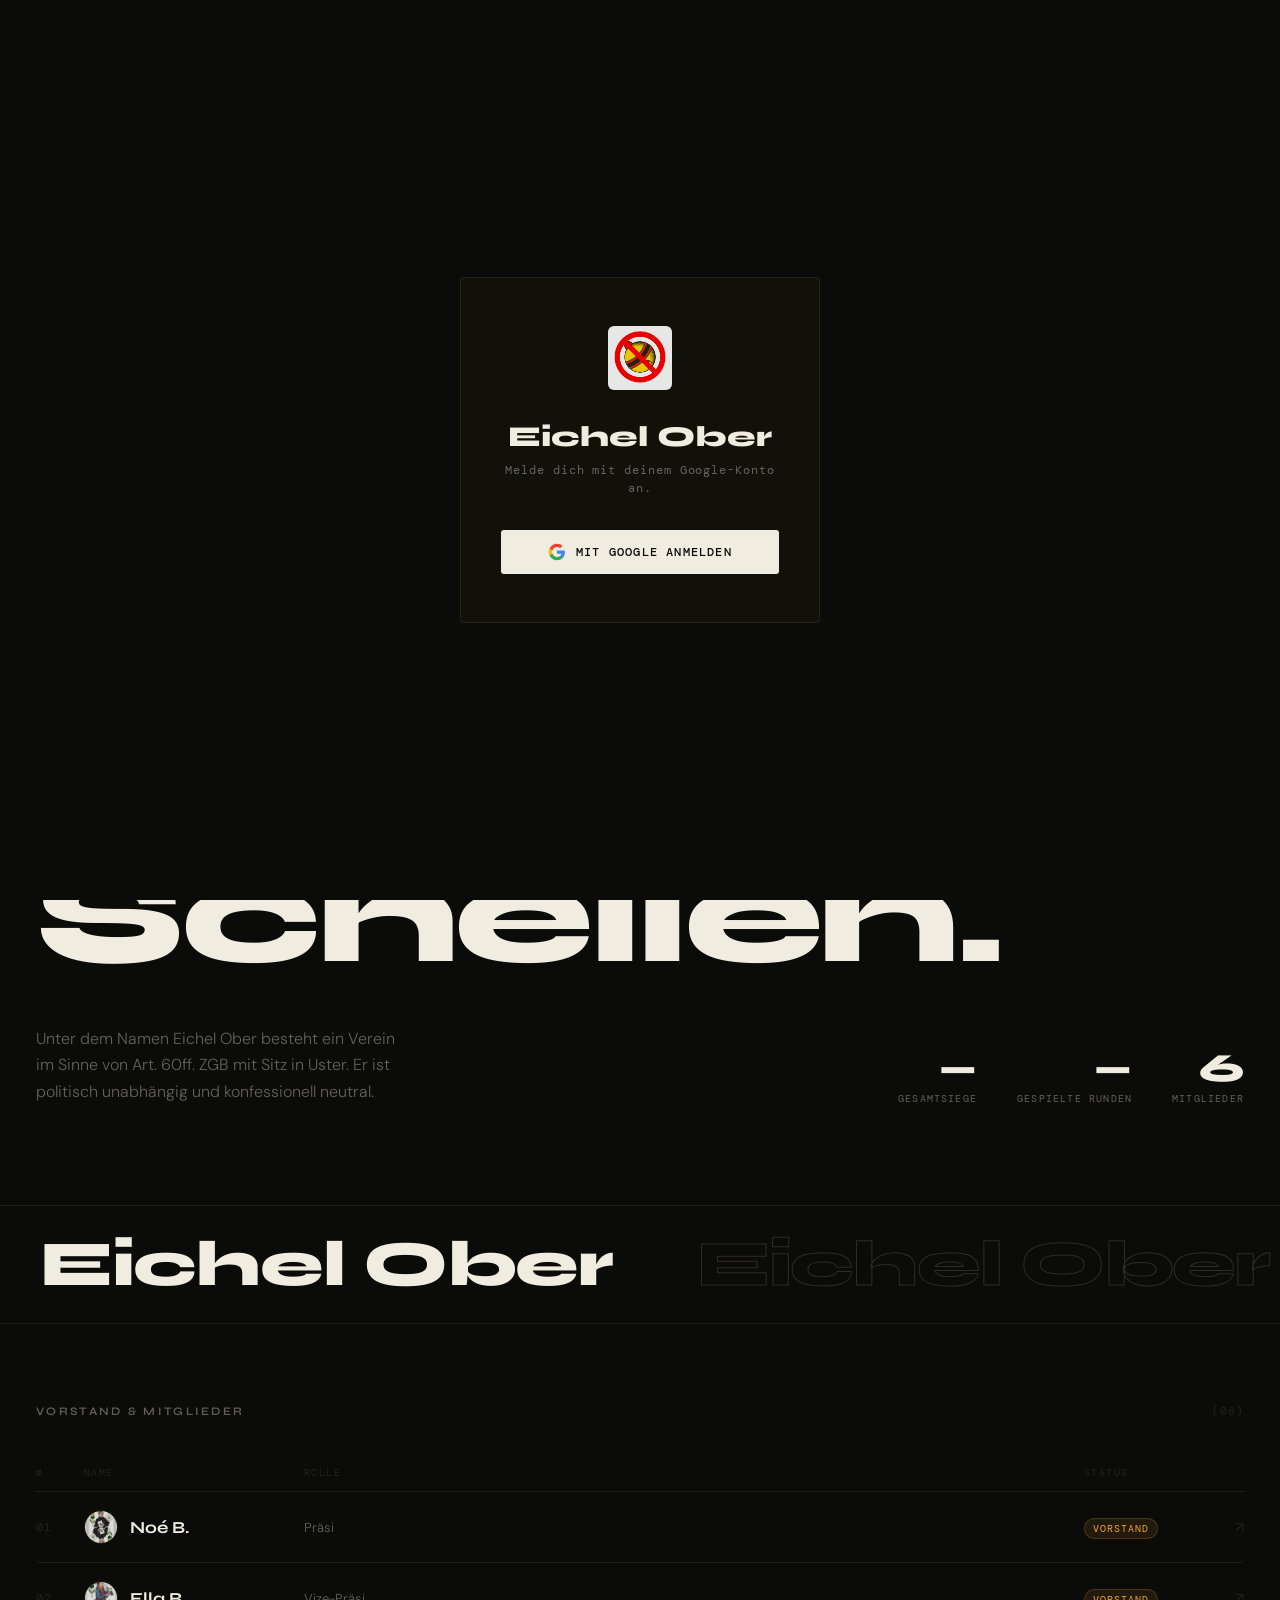
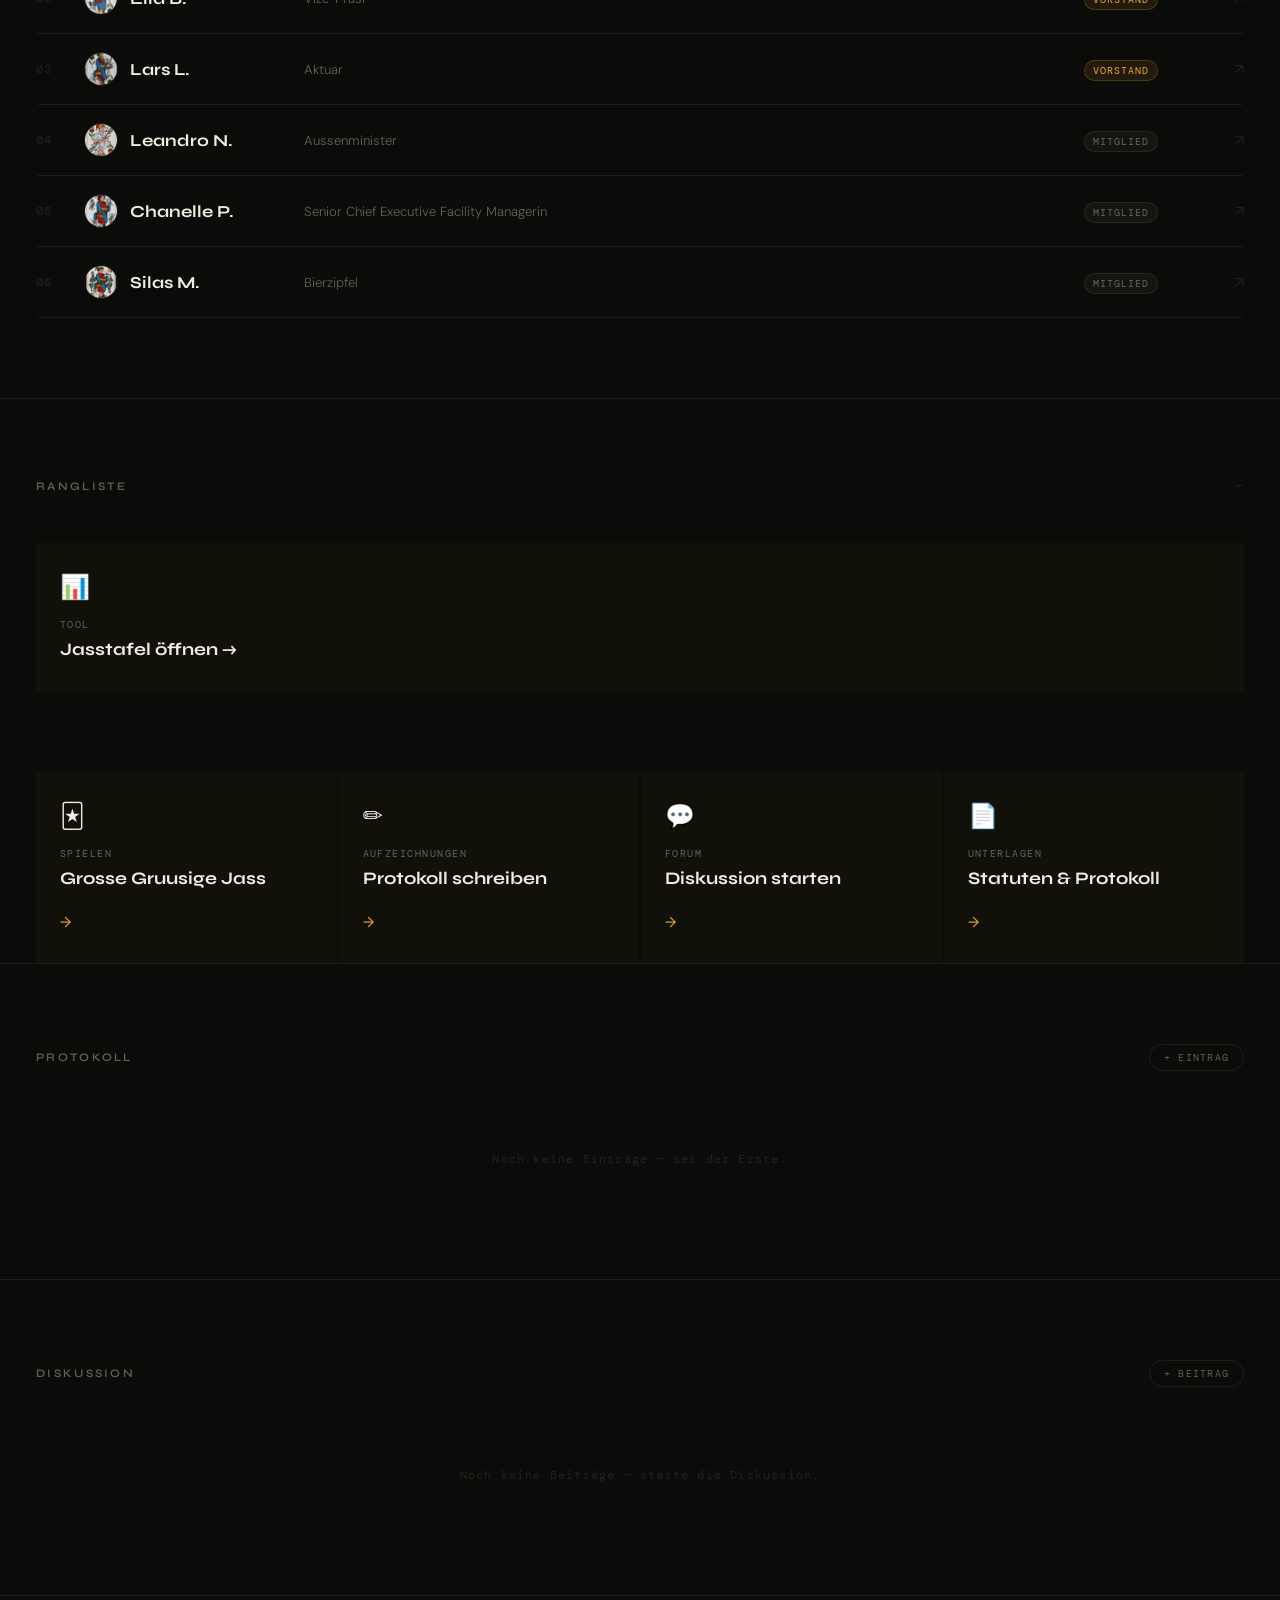
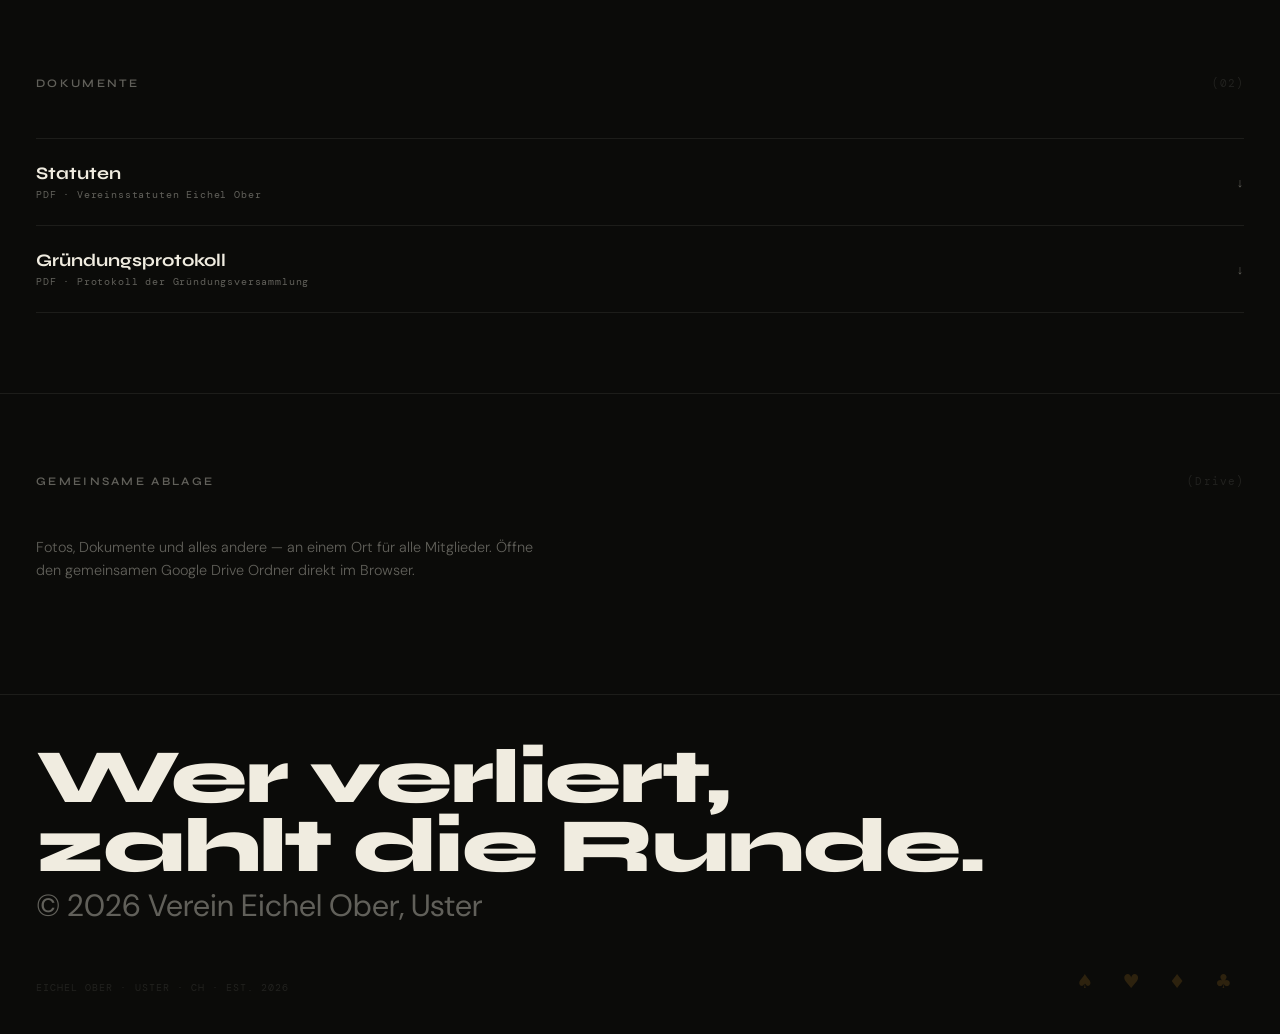
==== commit 9b502a11: "noschellen" ====
--- a/index.html
+++ b/index.html
@@ -4,7 +4,7 @@
   <meta charset="UTF-8">
   <meta name="viewport" content="width=device-width, initial-scale=1.0">
   <title>Eichel Ober – Verein mit Sitz in Uster</title>
-  <link rel="icon" type="image/png" href="Bay_eichel.svg.png">  <!-- or .ico -->
+  <link rel="icon" type="image/png" href="no_schellen.png">  <!-- or .ico -->
   <link rel="preconnect" href="https://fonts.googleapis.com">
   <link rel="preconnect" href="https://fonts.gstatic.com" crossorigin>
   <link href="https://fonts.googleapis.com/css2?family=Syne:wght@400;500;600;700;800&family=DM+Sans:ital,wght@0,300;0,400;0,500;1,300&family=DM+Mono:wght@400;500&display=swap" rel="stylesheet">
@@ -662,7 +662,7 @@
   <!-- ── Passwortschutz ── -->
   <div id="pw-overlay">
     <div id="pw-box">
-      <img src="Bay_eichel.svg.png" alt="Eichel Ober">
+      <img src="no_schellen.png" alt="Eichel Ober">
       <h2>Eichel Ober</h2>
       <p>Melde dich mit deinem Google-Konto an.</p>
       <button id="google-signin-btn" onclick="signInWithGoogle()">
@@ -831,7 +831,7 @@
   <!-- ── Nav ── -->
   <nav id="nav">
     <a href="#" class="nav-logo">
-      <img src="Bay_eichel.svg.png" alt="">
+      <img src="no_schellen.png" alt="">
       Eichel Ober
     </a>
     <div class="nav-status">
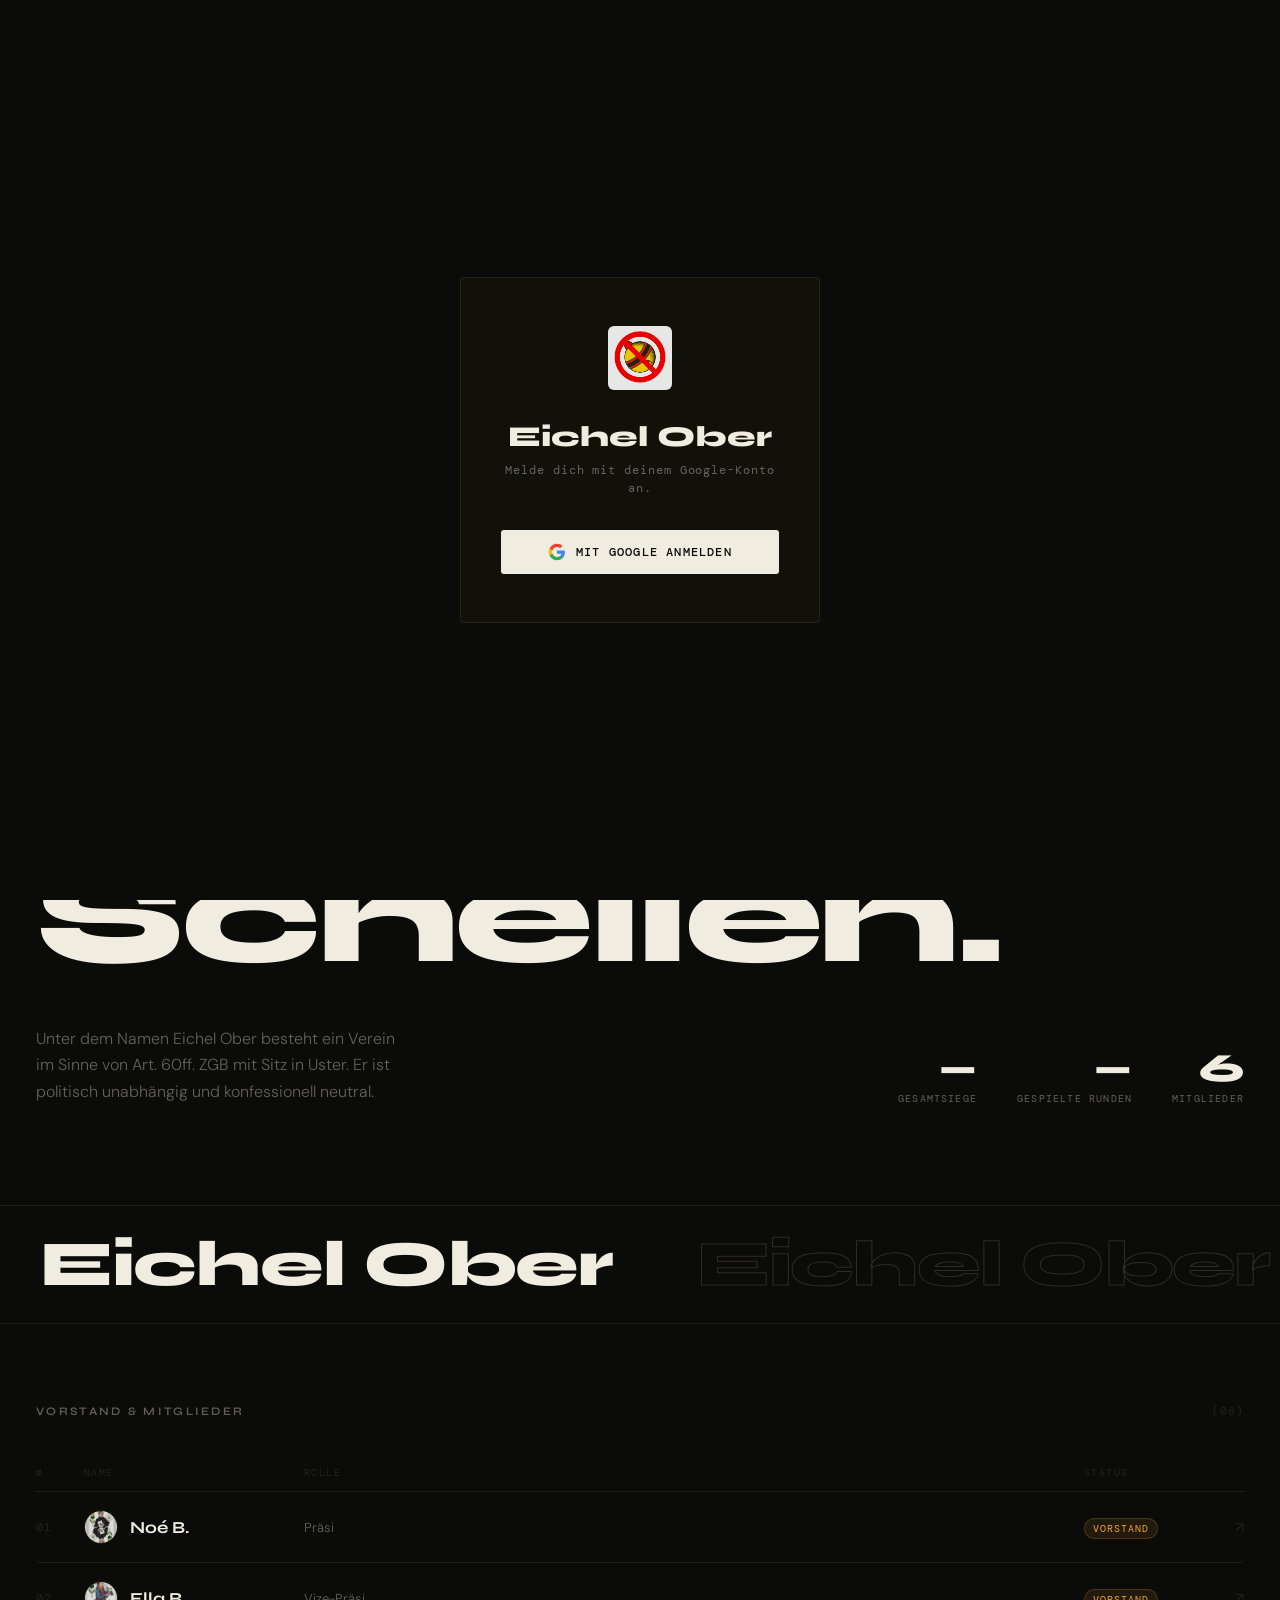
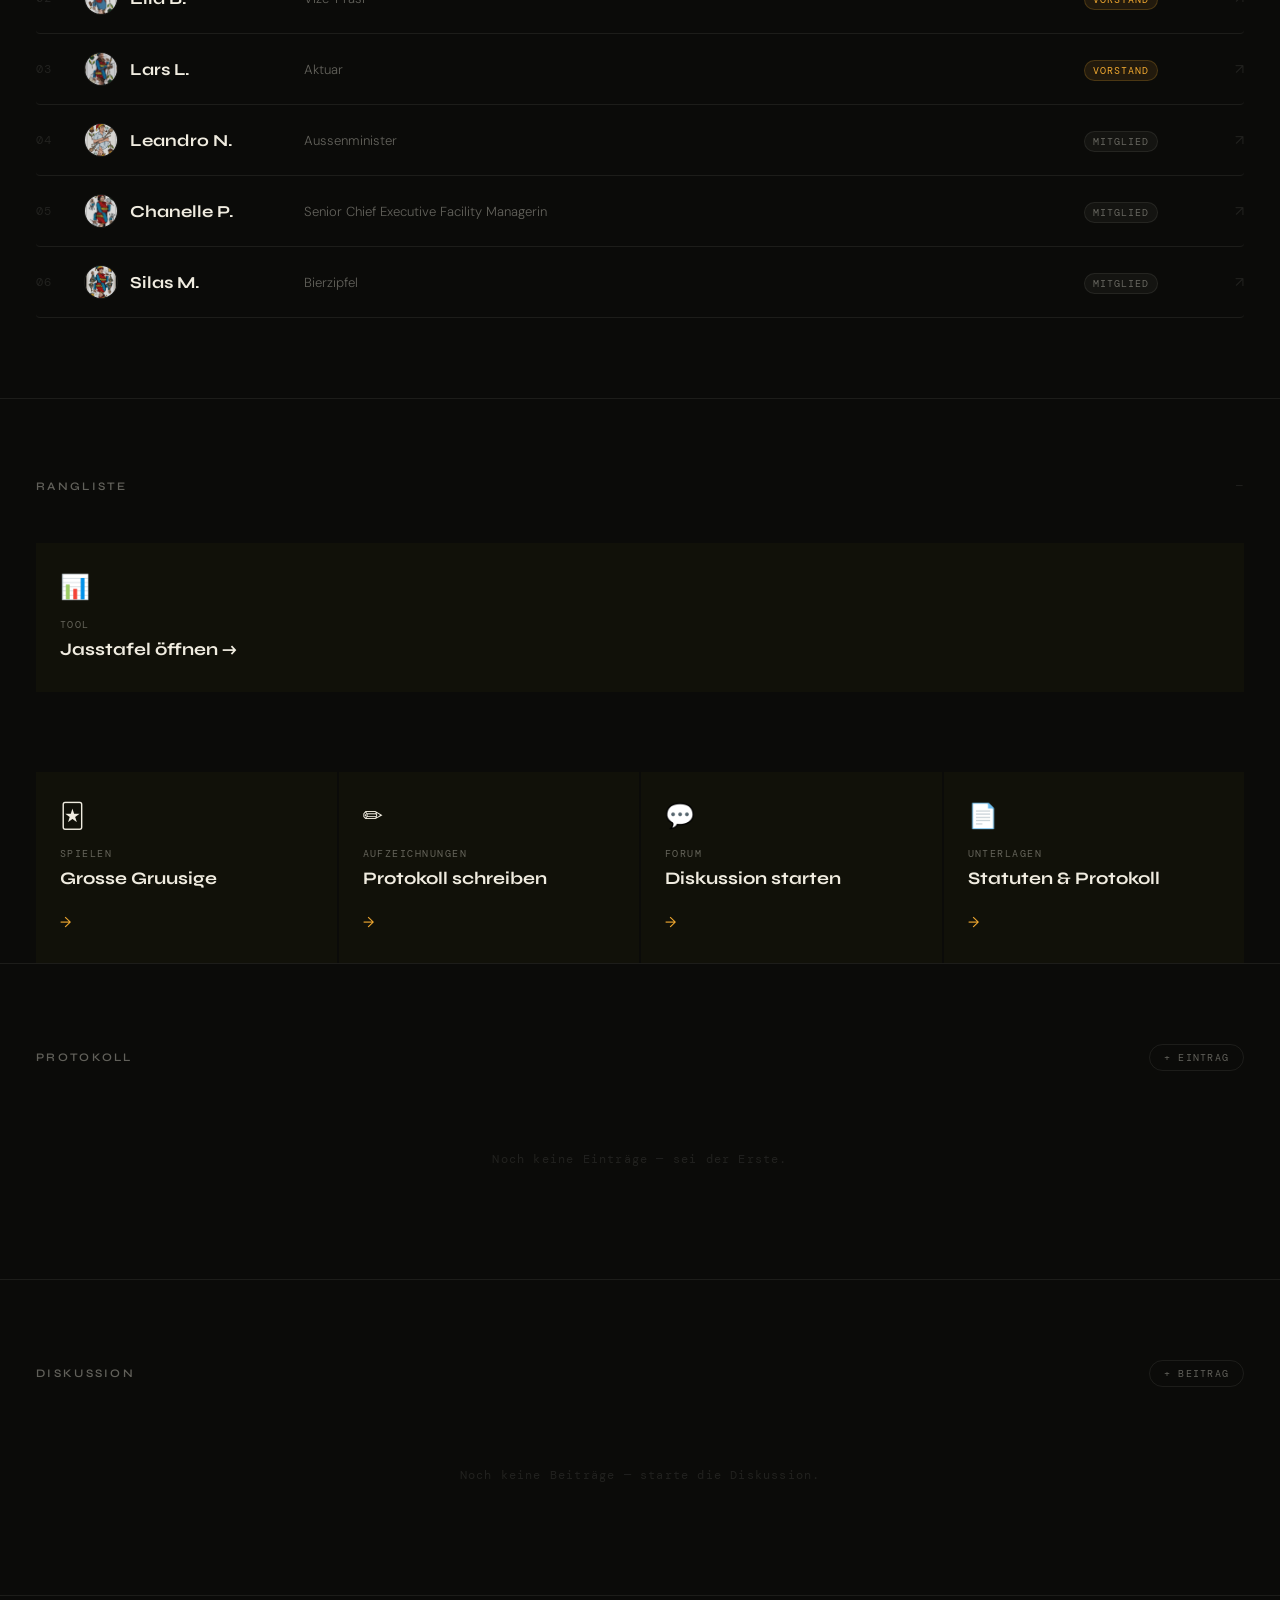
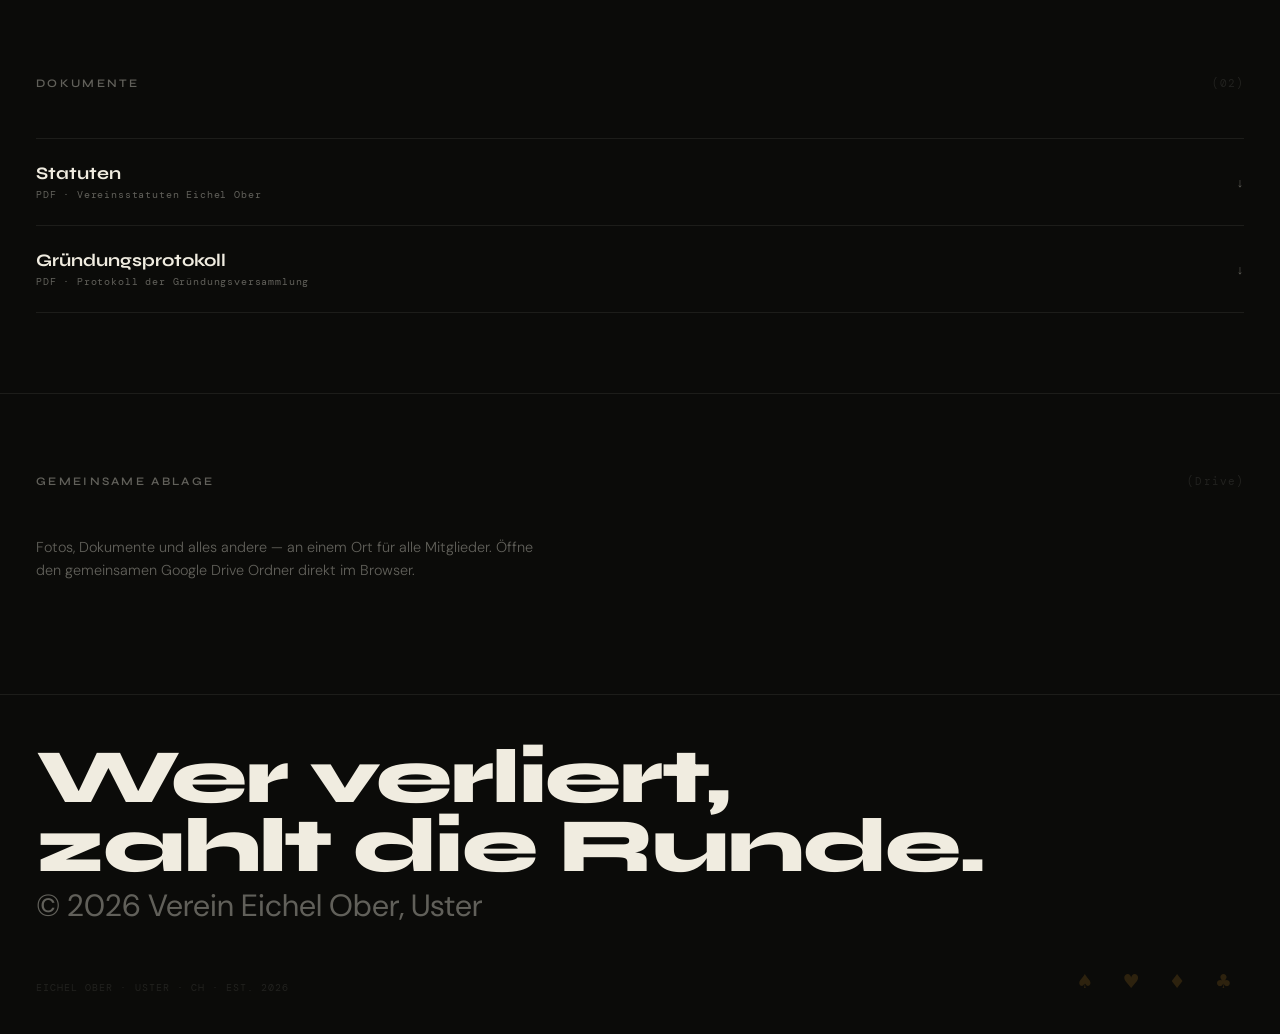
==== commit 3b0039f7: "GG" ====
--- a/index.html
+++ b/index.html
@@ -846,7 +846,7 @@
         <li><a href="#diskussion">Diskussion</a></li>
         <li><a href="#dokumente">Statuten</a></li>
         <li><a href="#ablage">Ablage</a></li>
-        <li><a href="jass.html">🃏 Jass</a></li>
+        <li><a href="jass.html">🃏 GG</a></li>
         <li><a href="jasstafel.html">📊 Jasstafel</a></li>
       </ul>
       <span id="clock">--:--:--</span>
@@ -858,8 +858,8 @@
   <!-- ── Ticker ── -->
   <div class="ticker-wrap">
     <div class="ticker-track">
-      <span class="ticker-item">♣ Eichel Ober<span class="ticker-sep">·</span>Verein mit Sitz in Uster<span class="ticker-sep">·</span>Gegründet 2026<span class="ticker-sep">·</span>6 Mitglieder<span class="ticker-sep">·</span>Grosse Gruusige Jass<span class="ticker-sep">·</span>Stich · Schilten · Könige · Eichel Ober · Letzter Stich · Alles<span class="ticker-sep">·</span></span>
-      <span class="ticker-item">♣ Eichel Ober<span class="ticker-sep">·</span>Verein mit Sitz in Uster<span class="ticker-sep">·</span>Gegründet 2026<span class="ticker-sep">·</span>6 Mitglieder<span class="ticker-sep">·</span>Grosse Gruusige Jass<span class="ticker-sep">·</span>Stich · Schilten · Könige · Eichel Ober · Letzter Stich · Alles<span class="ticker-sep">·</span></span>
+      <span class="ticker-item">♣ Eichel Ober<span class="ticker-sep">·</span>Verein mit Sitz in Uster<span class="ticker-sep">·</span>Gegründet 2026<span class="ticker-sep">·</span>6 Mitglieder<span class="ticker-sep">·</span>Grosse Gruusige<span class="ticker-sep">·</span>Stich · Schilten · Könige · Eichel Ober · Letzter Stich · Alles<span class="ticker-sep">·</span></span>
+      <span class="ticker-item">♣ Eichel Ober<span class="ticker-sep">·</span>Verein mit Sitz in Uster<span class="ticker-sep">·</span>Gegründet 2026<span class="ticker-sep">·</span>6 Mitglieder<span class="ticker-sep">·</span>Grosse Gruusige<span class="ticker-sep">·</span>Stich · Schilten · Könige · Eichel Ober · Letzter Stich · Alles<span class="ticker-sep">·</span></span>
     </div>
   </div>
 
@@ -952,7 +952,7 @@
       <a class="action-tile" href="jass.html">
         <span class="at-icon">🃏</span>
         <span class="at-label">Spielen</span>
-        <span class="at-title">Grosse Gruusige Jass</span>
+        <span class="at-title">Grosse Gruusige</span>
         <span class="at-arrow">→</span>
       </a>
       <button class="action-tile" onclick="openProto()">
@@ -1629,7 +1629,7 @@
     <a class="mob-nav-link" href="#diskussion" onclick="closeMobNav()">Diskussion</a>
     <a class="mob-nav-link" href="#dokumente" onclick="closeMobNav()">Statuten</a>
     <a class="mob-nav-link" href="#ablage" onclick="closeMobNav()">Ablage</a>
-    <a class="mob-nav-link" href="jass.html">🃏 Jass spielen</a>
+    <a class="mob-nav-link" href="jass.html">🃏 GG spielen</a>
     <a class="mob-nav-link" href="jasstafel.html">📊 Jasstafel</a>
   </div>
   <div id="mob-nav-toggle" onclick="toggleMobNav()">
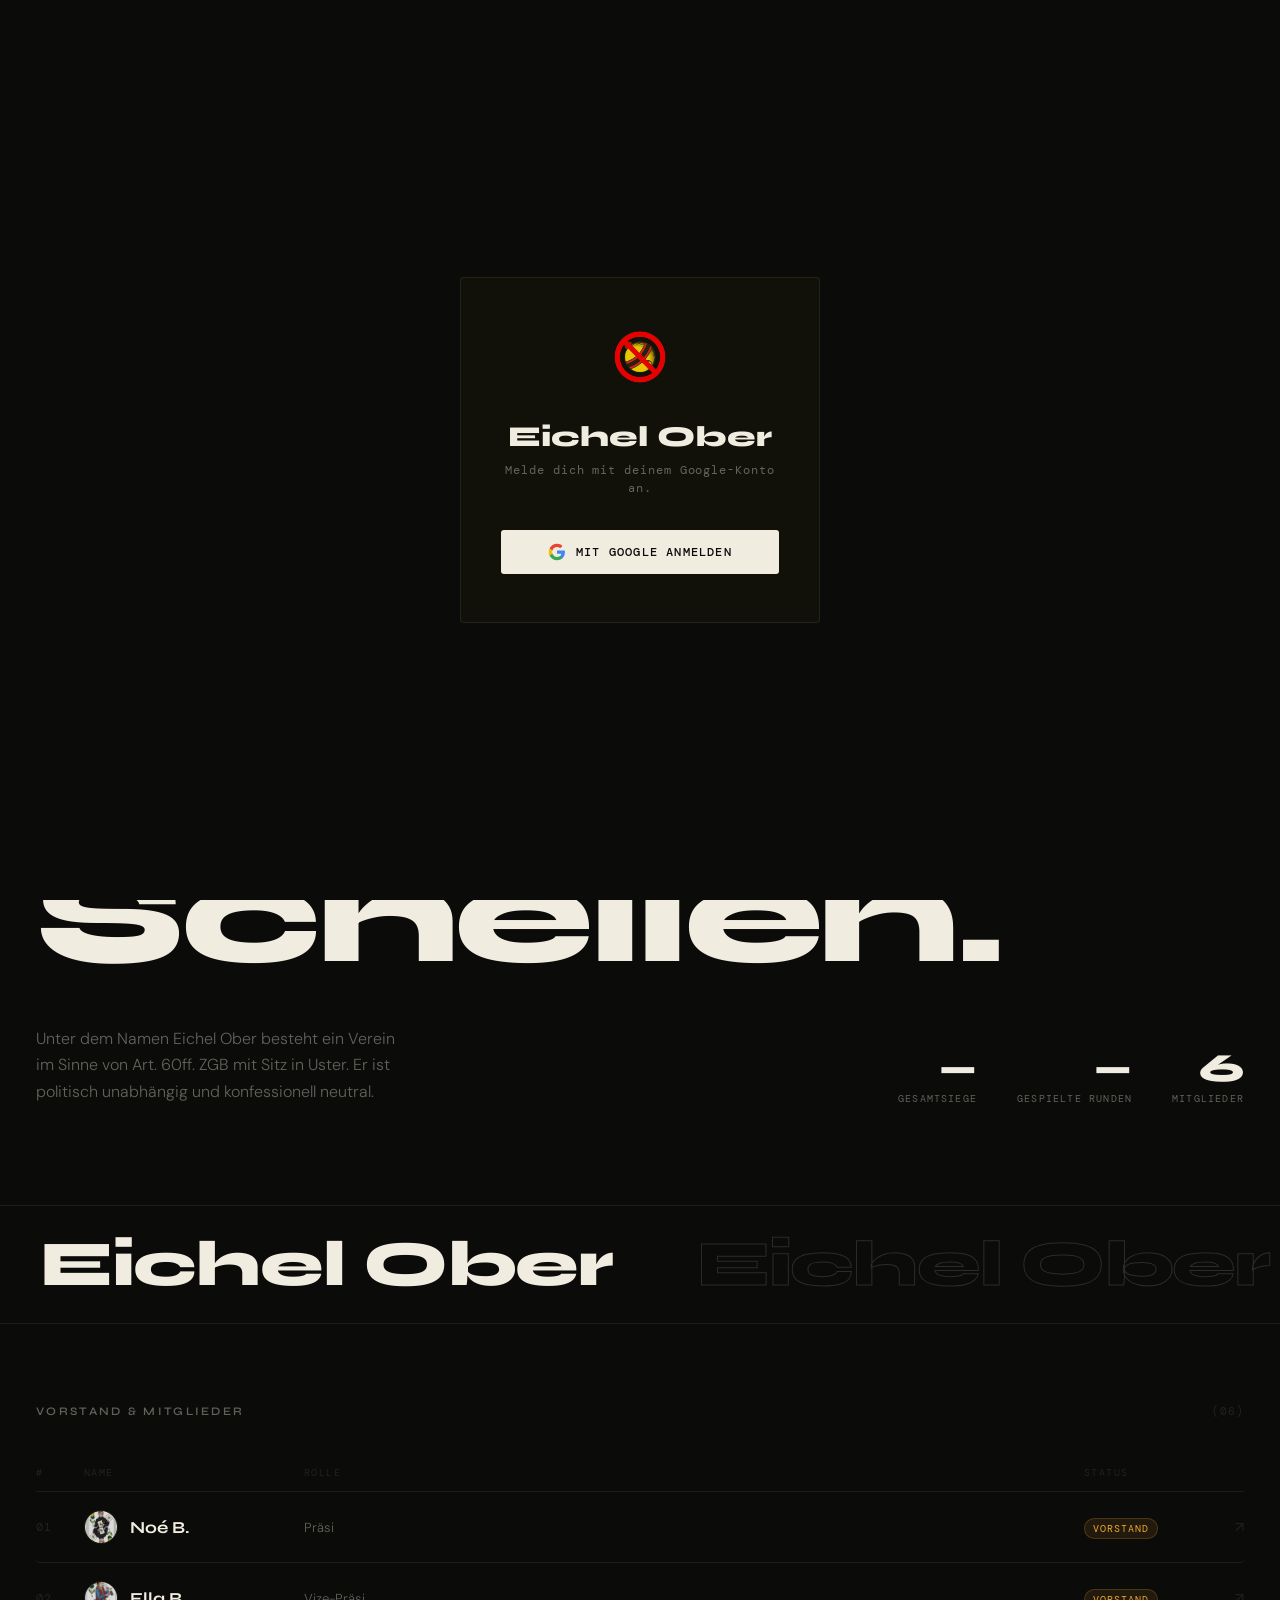
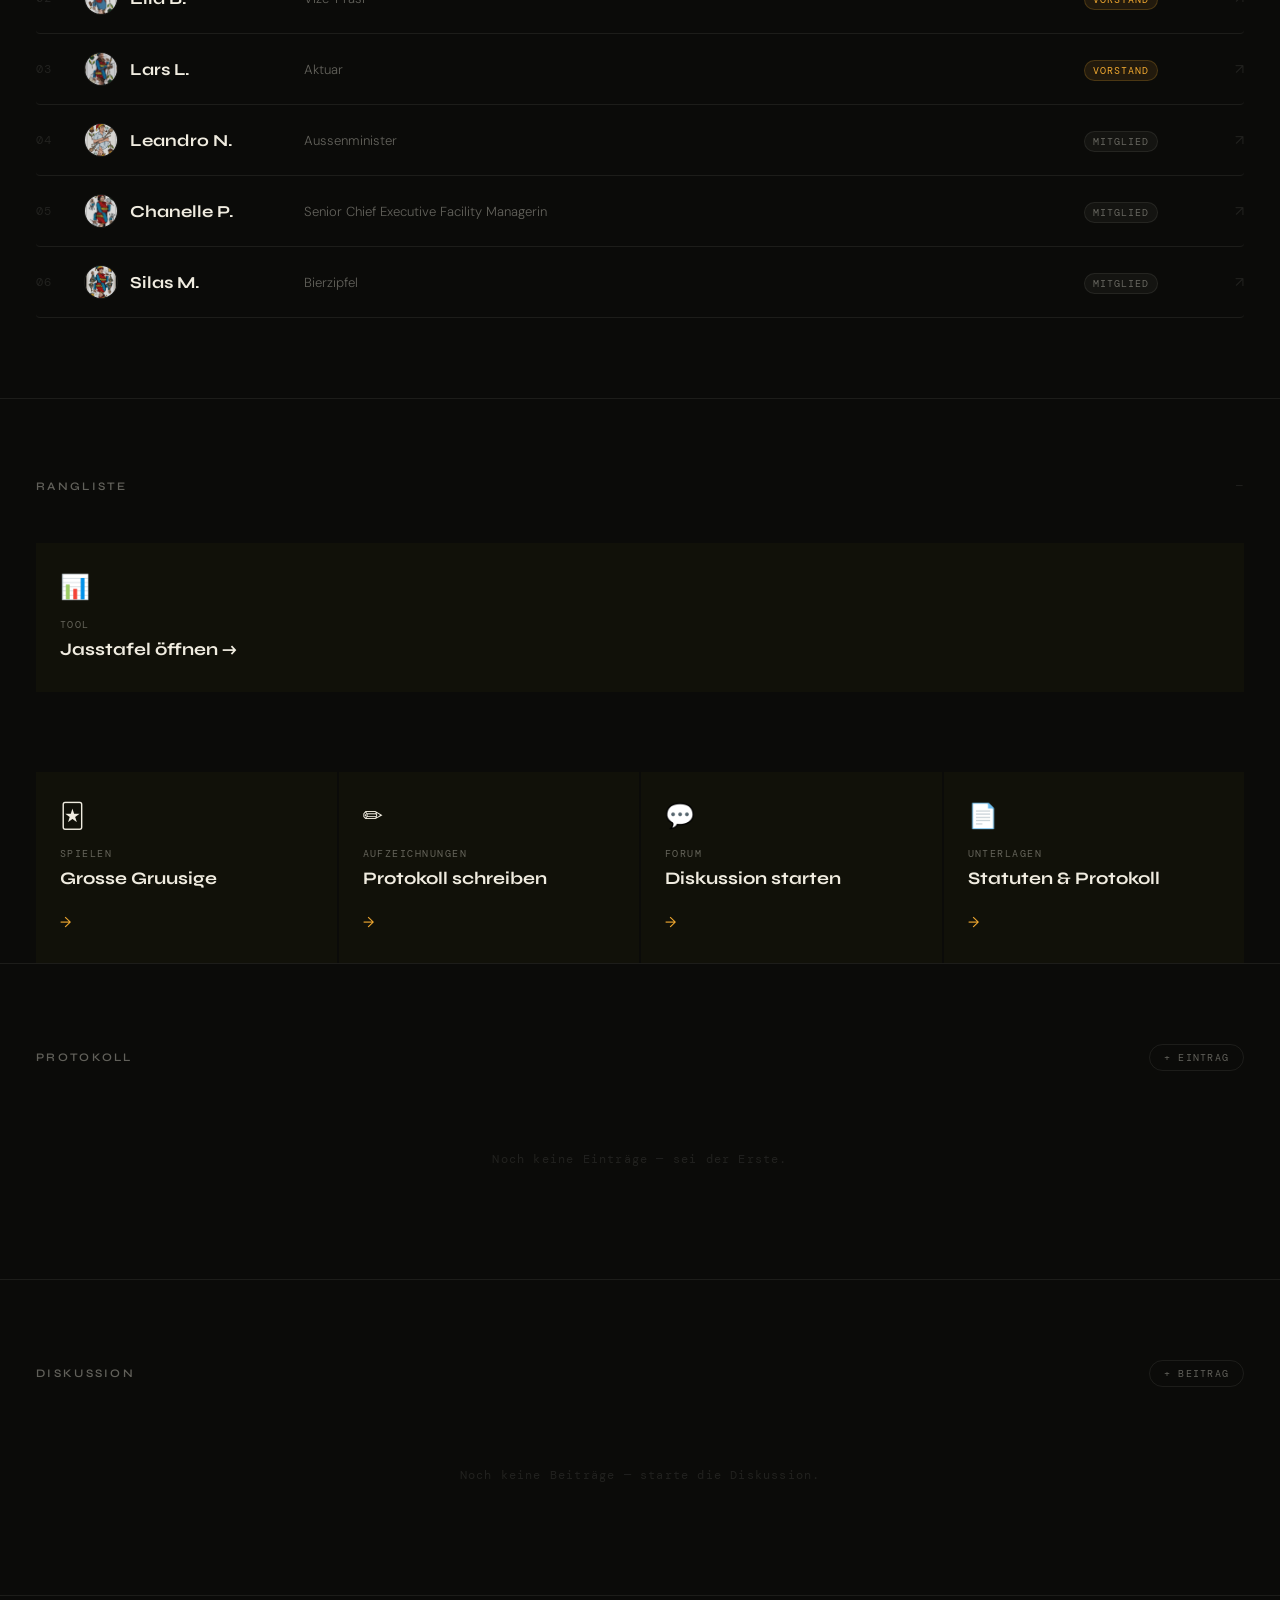
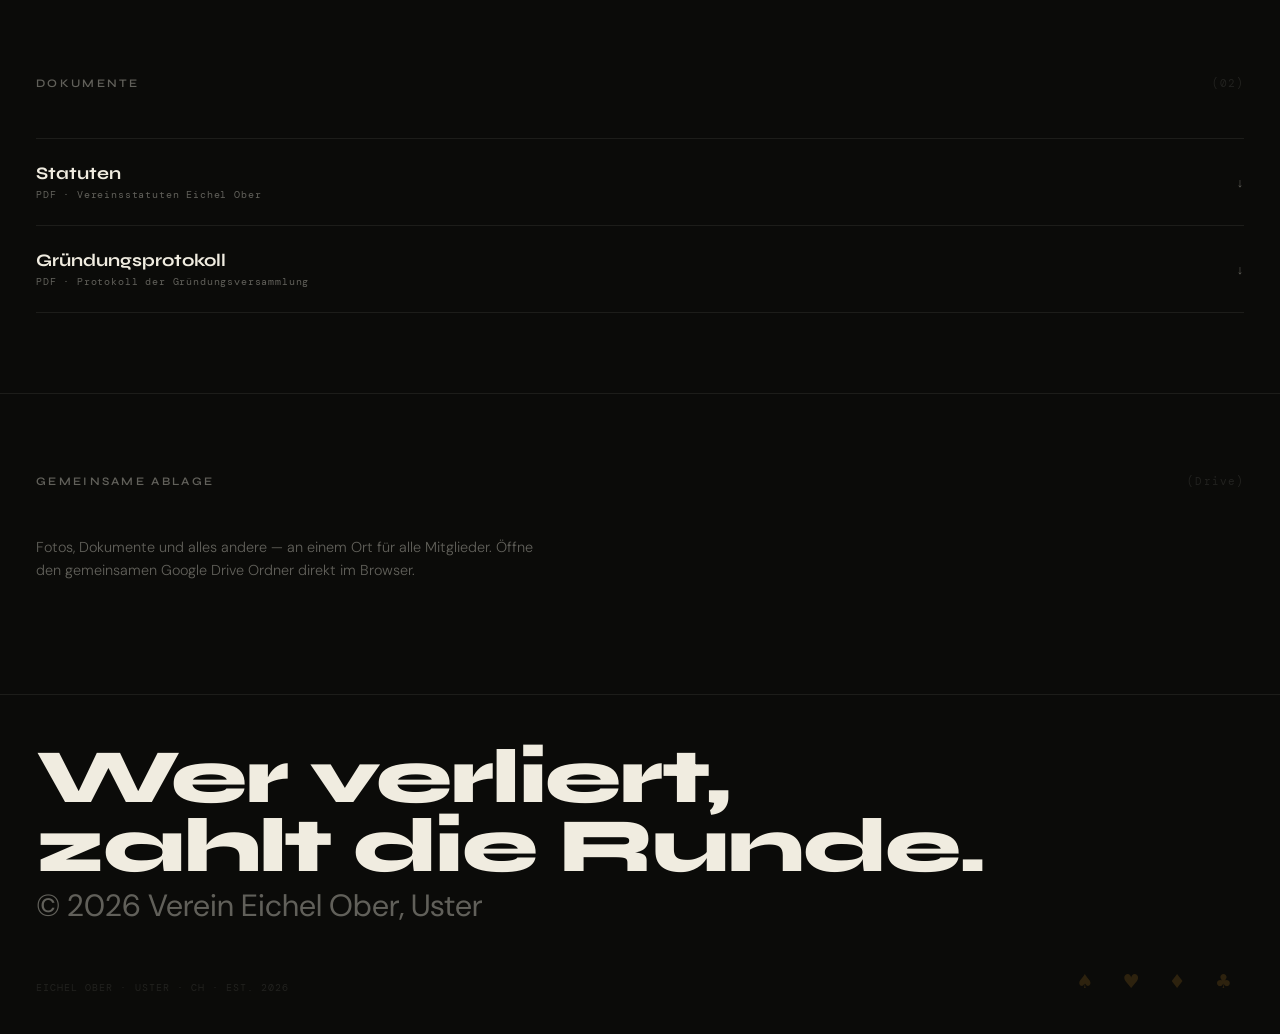
==== commit 093a27d7: "noschellen2" ====
--- a/index.html
+++ b/index.html
@@ -4,7 +4,7 @@
   <meta charset="UTF-8">
   <meta name="viewport" content="width=device-width, initial-scale=1.0">
   <title>Eichel Ober – Verein mit Sitz in Uster</title>
-  <link rel="icon" type="image/png" href="no_schellen.png">  <!-- or .ico -->
+  <link rel="icon" type="image/png" href="no_schellen_nobg.png">  <!-- or .ico -->
   <link rel="preconnect" href="https://fonts.googleapis.com">
   <link rel="preconnect" href="https://fonts.gstatic.com" crossorigin>
   <link href="https://fonts.googleapis.com/css2?family=Syne:wght@400;500;600;700;800&family=DM+Sans:ital,wght@0,300;0,400;0,500;1,300&family=DM+Mono:wght@400;500&display=swap" rel="stylesheet">
@@ -662,7 +662,7 @@
   <!-- ── Passwortschutz ── -->
   <div id="pw-overlay">
     <div id="pw-box">
-      <img src="no_schellen.png" alt="Eichel Ober">
+      <img src="no_schellen_nobg.png" alt="Eichel Ober">
       <h2>Eichel Ober</h2>
       <p>Melde dich mit deinem Google-Konto an.</p>
       <button id="google-signin-btn" onclick="signInWithGoogle()">
@@ -831,7 +831,7 @@
   <!-- ── Nav ── -->
   <nav id="nav">
     <a href="#" class="nav-logo">
-      <img src="no_schellen.png" alt="">
+      <img src="no_schellen_nobg.png" alt="">
       Eichel Ober
     </a>
     <div class="nav-status">
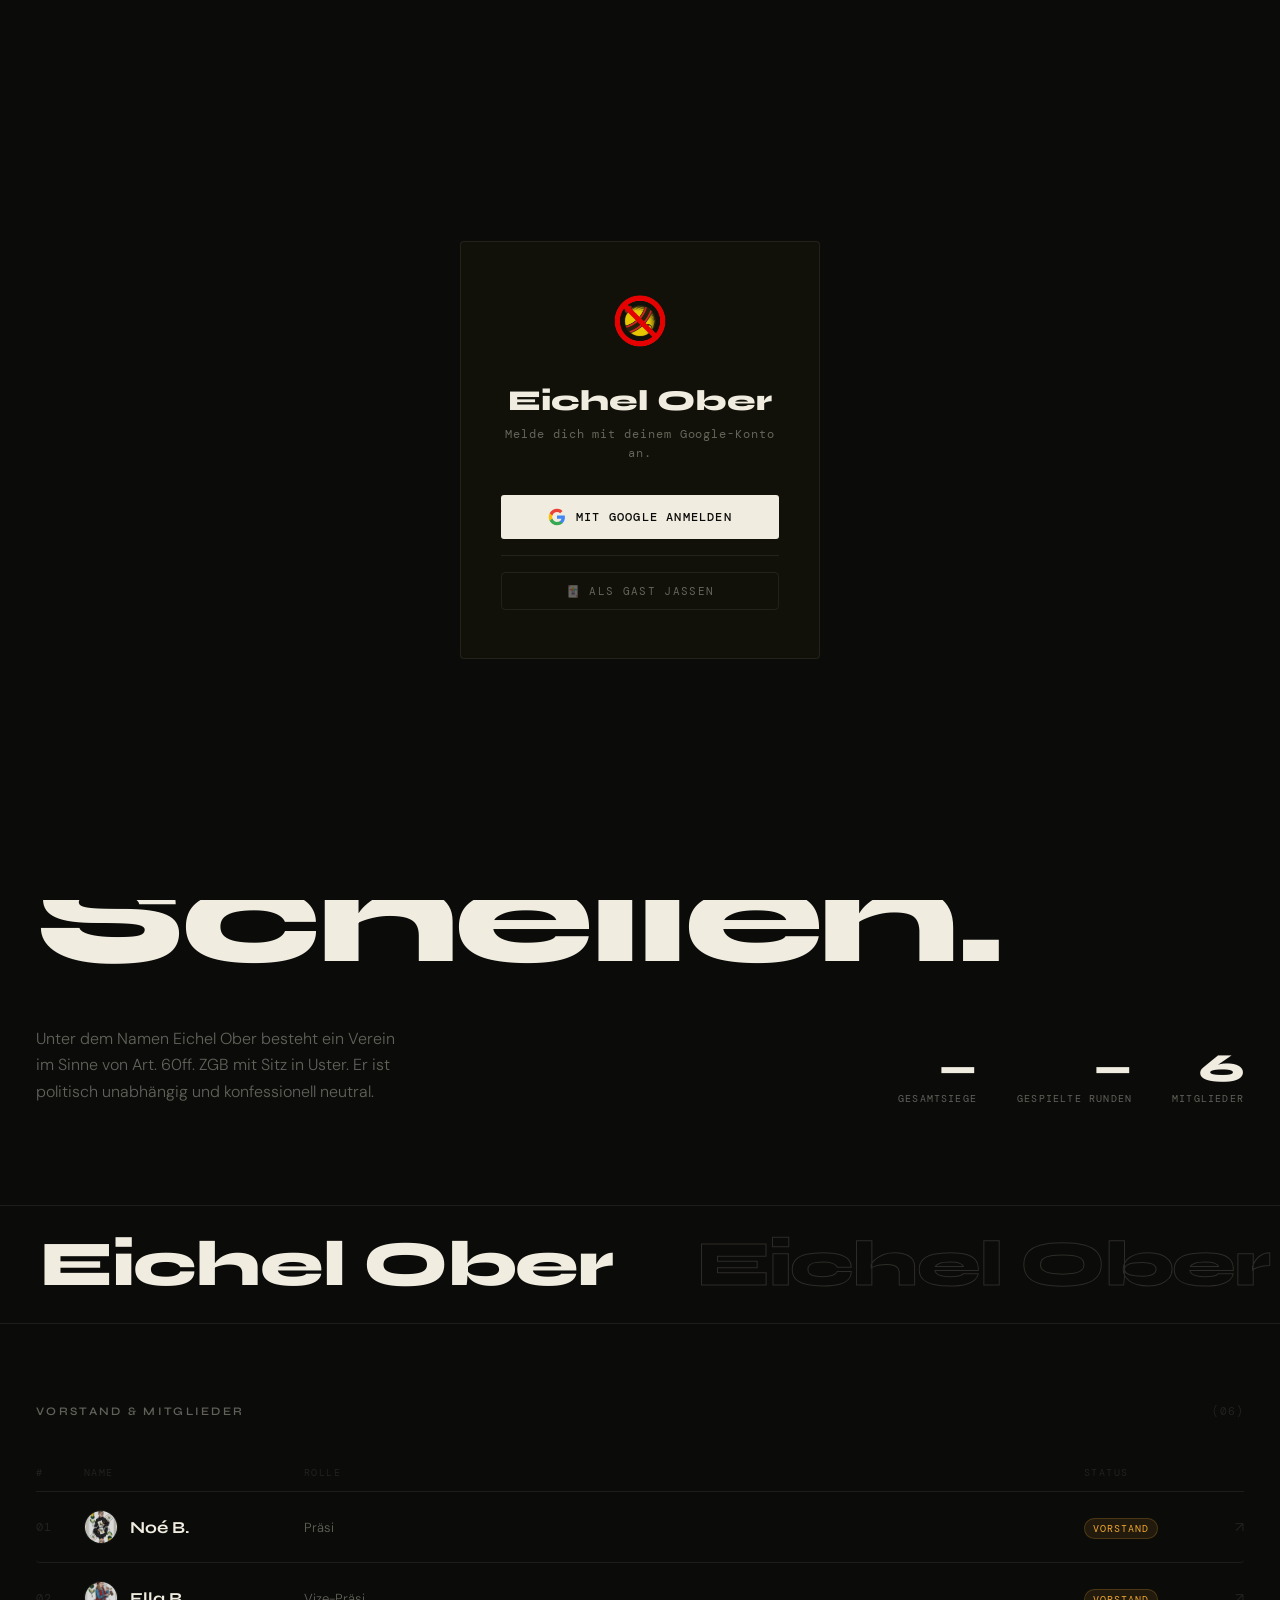
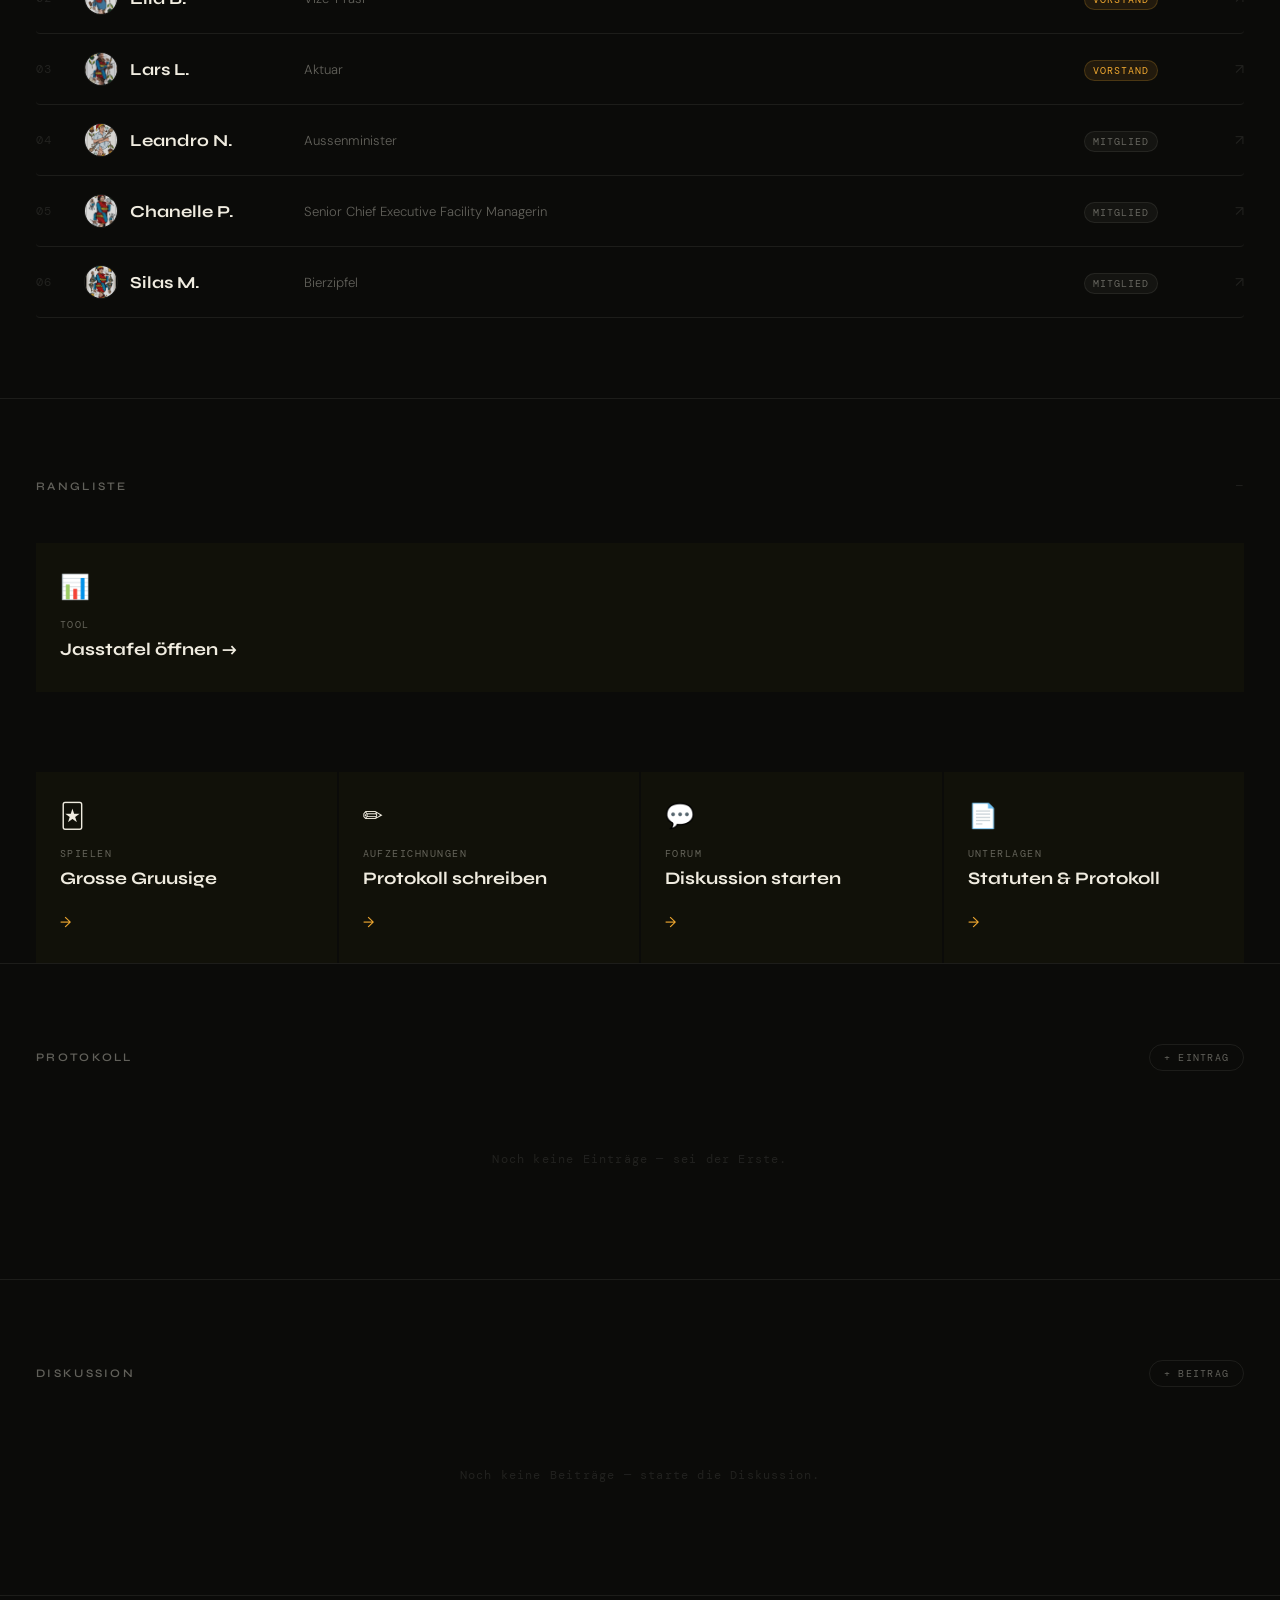
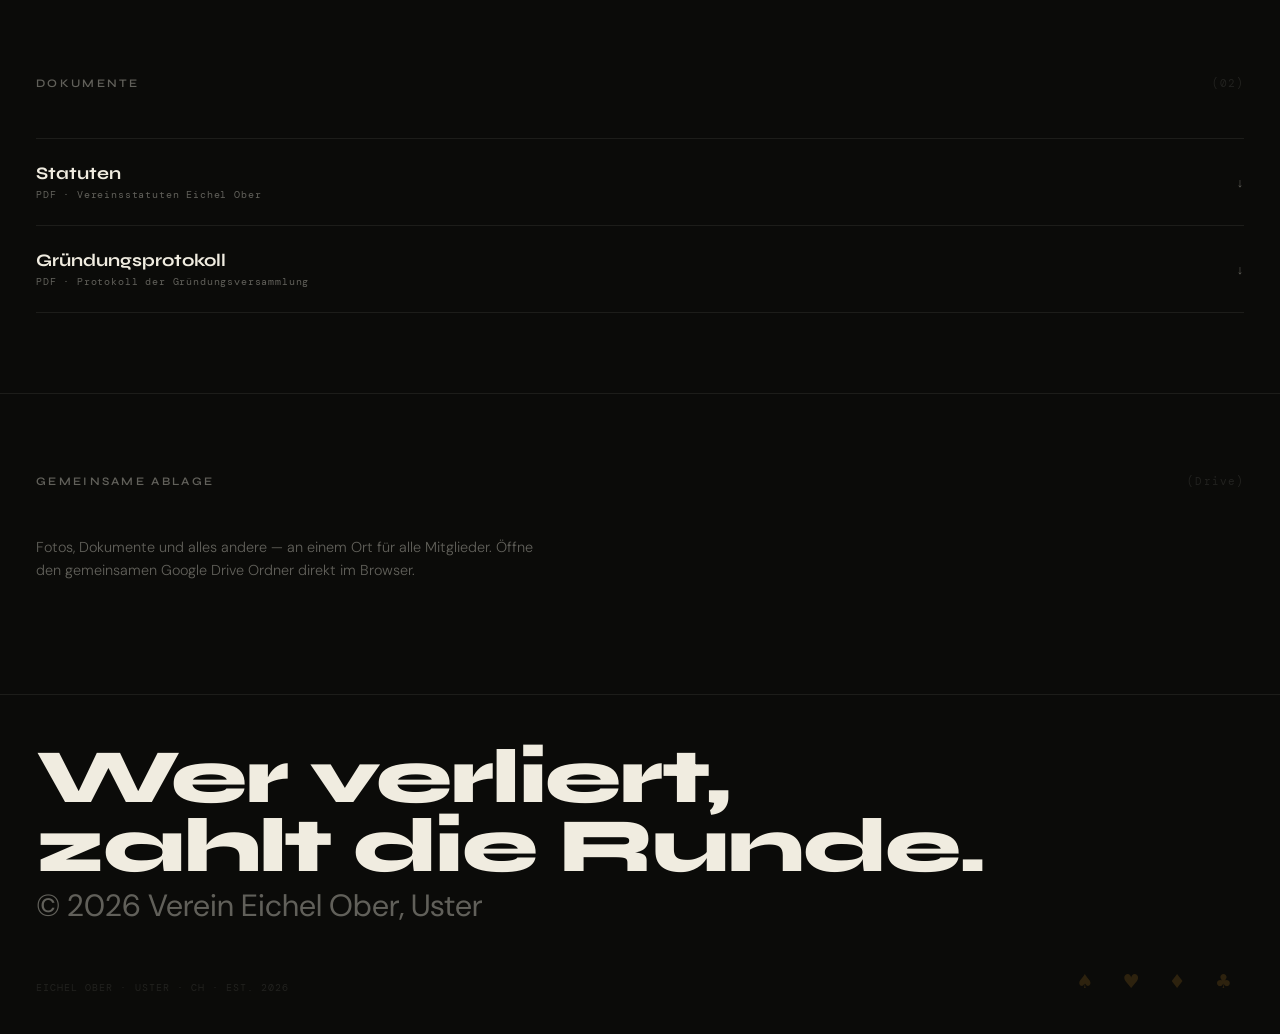
==== commit 660bf818: "Add guest Jass CTA button to login screen Subtle secondary button below Google sign-in links guests " ====
--- a/index.html
+++ b/index.html
@@ -129,29 +129,14 @@
       font-size: 0.95rem; letter-spacing: 0.04em; text-transform: uppercase;
     }
     .nav-logo img { height: 26px; width: 26px; border-radius: 4px; object-fit: cover; opacity: 0.9; }
-    .nav-status {
-      justify-self: center;
-      display: flex; align-items: center; gap: 7px;
-      background: rgba(240,168,48,0.08);
-      border: 1px solid rgba(240,168,48,0.2);
-      border-radius: 100px; padding: 5px 14px 5px 10px;
-      font-family: var(--mono); font-size: 0.68rem;
-      color: var(--gold); letter-spacing: 0.08em;
-    }
-    .status-dot {
-      width: 6px; height: 6px; border-radius: 50%;
-      background: var(--gold); animation: dotPulse 2s ease infinite;
-    }
-    @keyframes dotPulse { 0%,100% { opacity:1; transform:scale(1); } 50% { opacity:0.4; transform:scale(0.8); } }
-    .nav-right { display: flex; align-items: center; gap: 20px; }
+    .nav-right { display: flex; align-items: center; gap: 20px; margin-left: auto; }
     .nav-links { display: flex; gap: 20px; list-style: none; }
     .nav-links a {
       font-family: var(--sans); font-size: 0.8rem; font-weight: 400;
       color: var(--muted); transition: color 0.2s; letter-spacing: 0.02em;
     }
     .nav-links a:hover { color: var(--ink); }
-    #clock { font-family: var(--mono); font-size: 0.72rem; color: var(--muted); letter-spacing: 0.05em; }
-    #user-name-nav { font-family: var(--mono); font-size: 0.72rem; color: var(--muted); }
+    #user-name-nav { font-family: var(--mono); font-size: 0.72rem; color: var(--muted); margin-left: auto; }
     #signout-btn {
       background: none; border: 1px solid var(--line);
       color: var(--muted); font-family: var(--mono); font-size: 0.7rem;
@@ -498,7 +483,6 @@
       nav { grid-template-columns: auto auto; padding: 14px 20px; }
       .nav-status { display: none; }
       .nav-links { display: none; }
-      #clock { display: none; }
       #user-name-nav { display: none; }
 
       /* Ticker */
@@ -674,6 +658,11 @@
         </svg>
         Mit Google anmelden
       </button>
+      <div style="margin-top:16px;padding-top:16px;border-top:1px solid var(--line)">
+        <a href="jass.html" style="display:flex;align-items:center;justify-content:center;gap:8px;width:100%;padding:11px;background:none;border:1px solid var(--line);border-radius:4px;color:var(--muted);font-family:var(--mono);font-size:0.7rem;letter-spacing:0.12em;text-transform:uppercase;text-decoration:none;transition:all 0.2s;" onmouseover="this.style.borderColor='var(--gold)';this.style.color='var(--gold)'" onmouseout="this.style.borderColor='var(--line)';this.style.color='var(--muted)'">
+          🃏 Als Gast Jassen
+        </a>
+      </div>
     </div>
   </div>
 
@@ -834,10 +823,6 @@
       <img src="no_schellen_nobg.png" alt="">
       Eichel Ober
     </a>
-    <div class="nav-status">
-      <span class="status-dot"></span>
-      Aktiv · 6 Mitglieder
-    </div>
     <div class="nav-right">
       <ul class="nav-links">
         <li><a href="#mitglieder">Mitglieder</a></li>
@@ -849,7 +834,6 @@
         <li><a href="jass.html">🃏 GG</a></li>
         <li><a href="jasstafel.html">📊 Jasstafel</a></li>
       </ul>
-      <span id="clock">--:--:--</span>
       <span id="user-name-nav"></span>
       <button id="signout-btn" style="display:none" onclick="firebase.auth().signOut()">Abmelden</button>
     </div>
@@ -1101,16 +1085,6 @@
   </div>
 
   <script>
-    /* ── Clock ── */
-    function updateClock() {
-      var now = new Date();
-      document.getElementById('clock').textContent =
-        String(now.getHours()).padStart(2,'0') + ':' +
-        String(now.getMinutes()).padStart(2,'0') + ':' +
-        String(now.getSeconds()).padStart(2,'0');
-    }
-    updateClock(); setInterval(updateClock, 1000);
-
     /* ── Scroll nav ── */
     window.addEventListener('scroll', function() {
       document.getElementById('nav').classList.toggle('scrolled', window.scrollY > 60);
